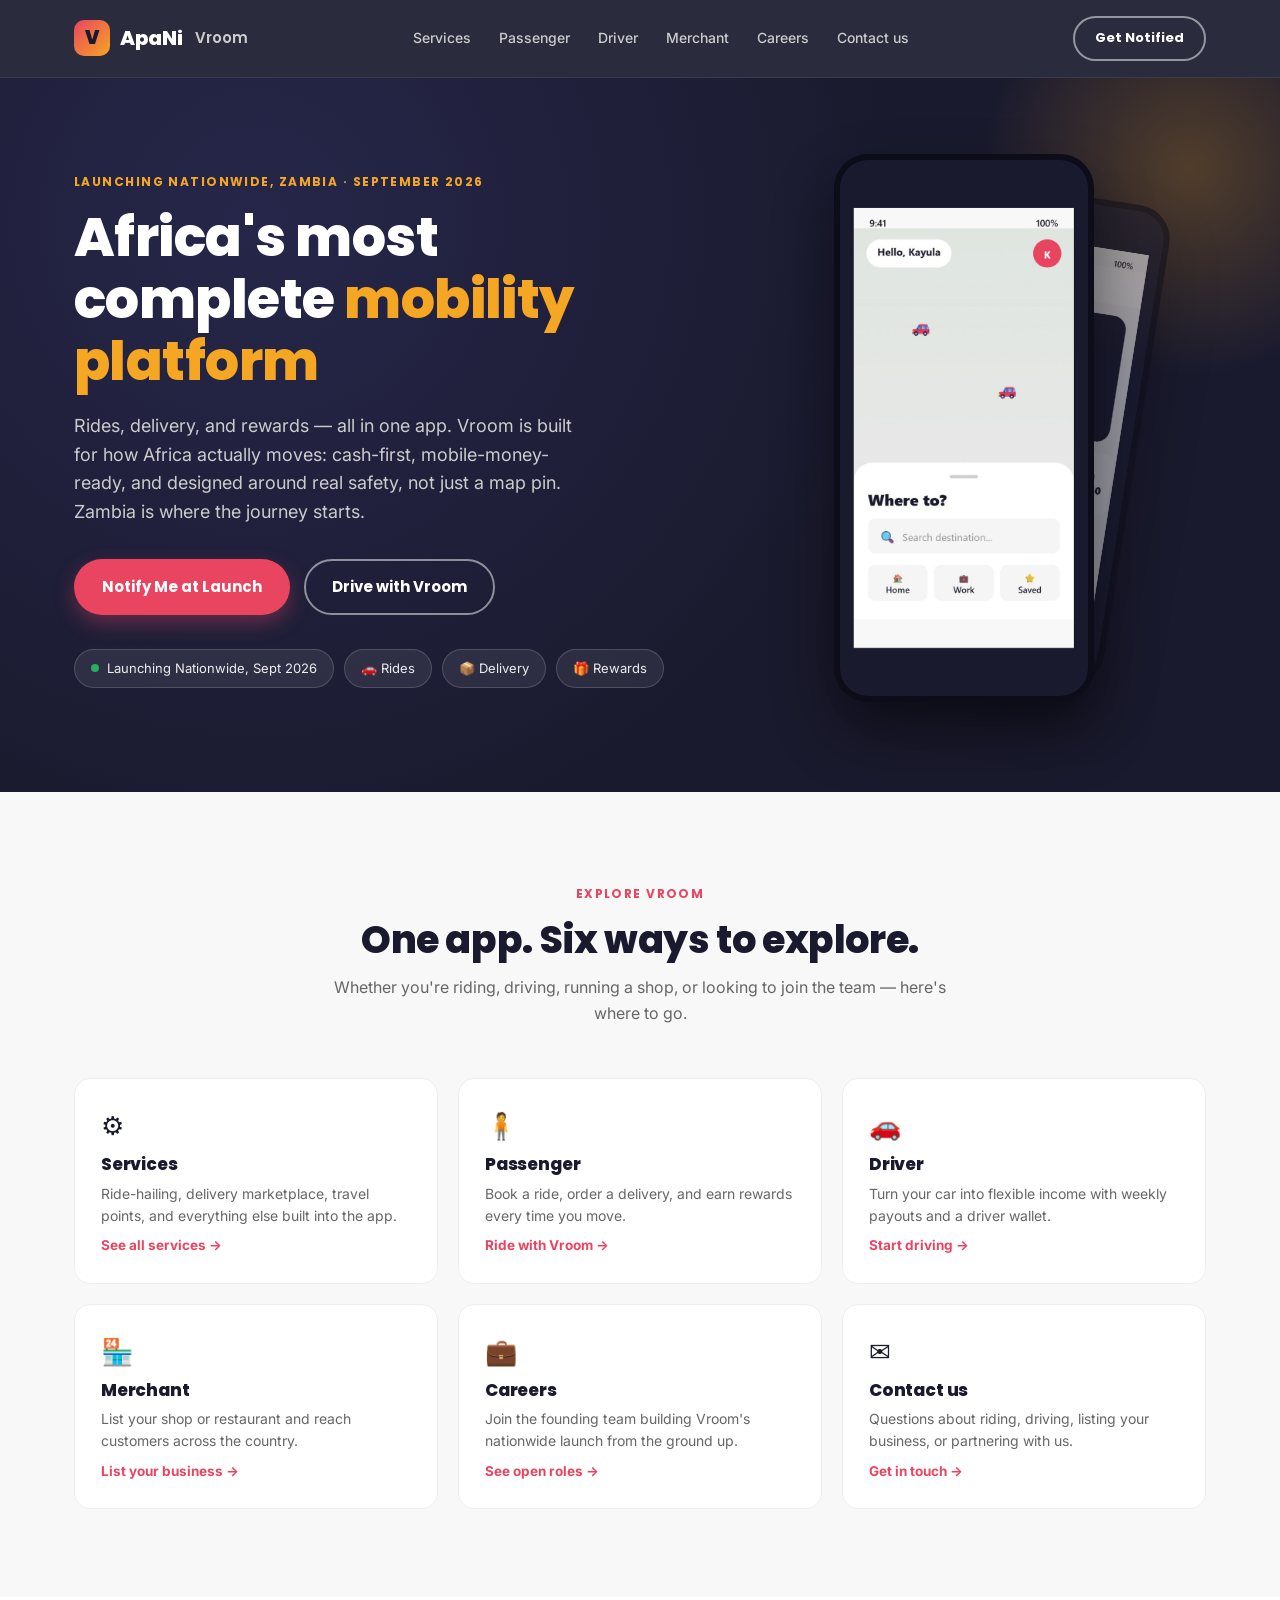
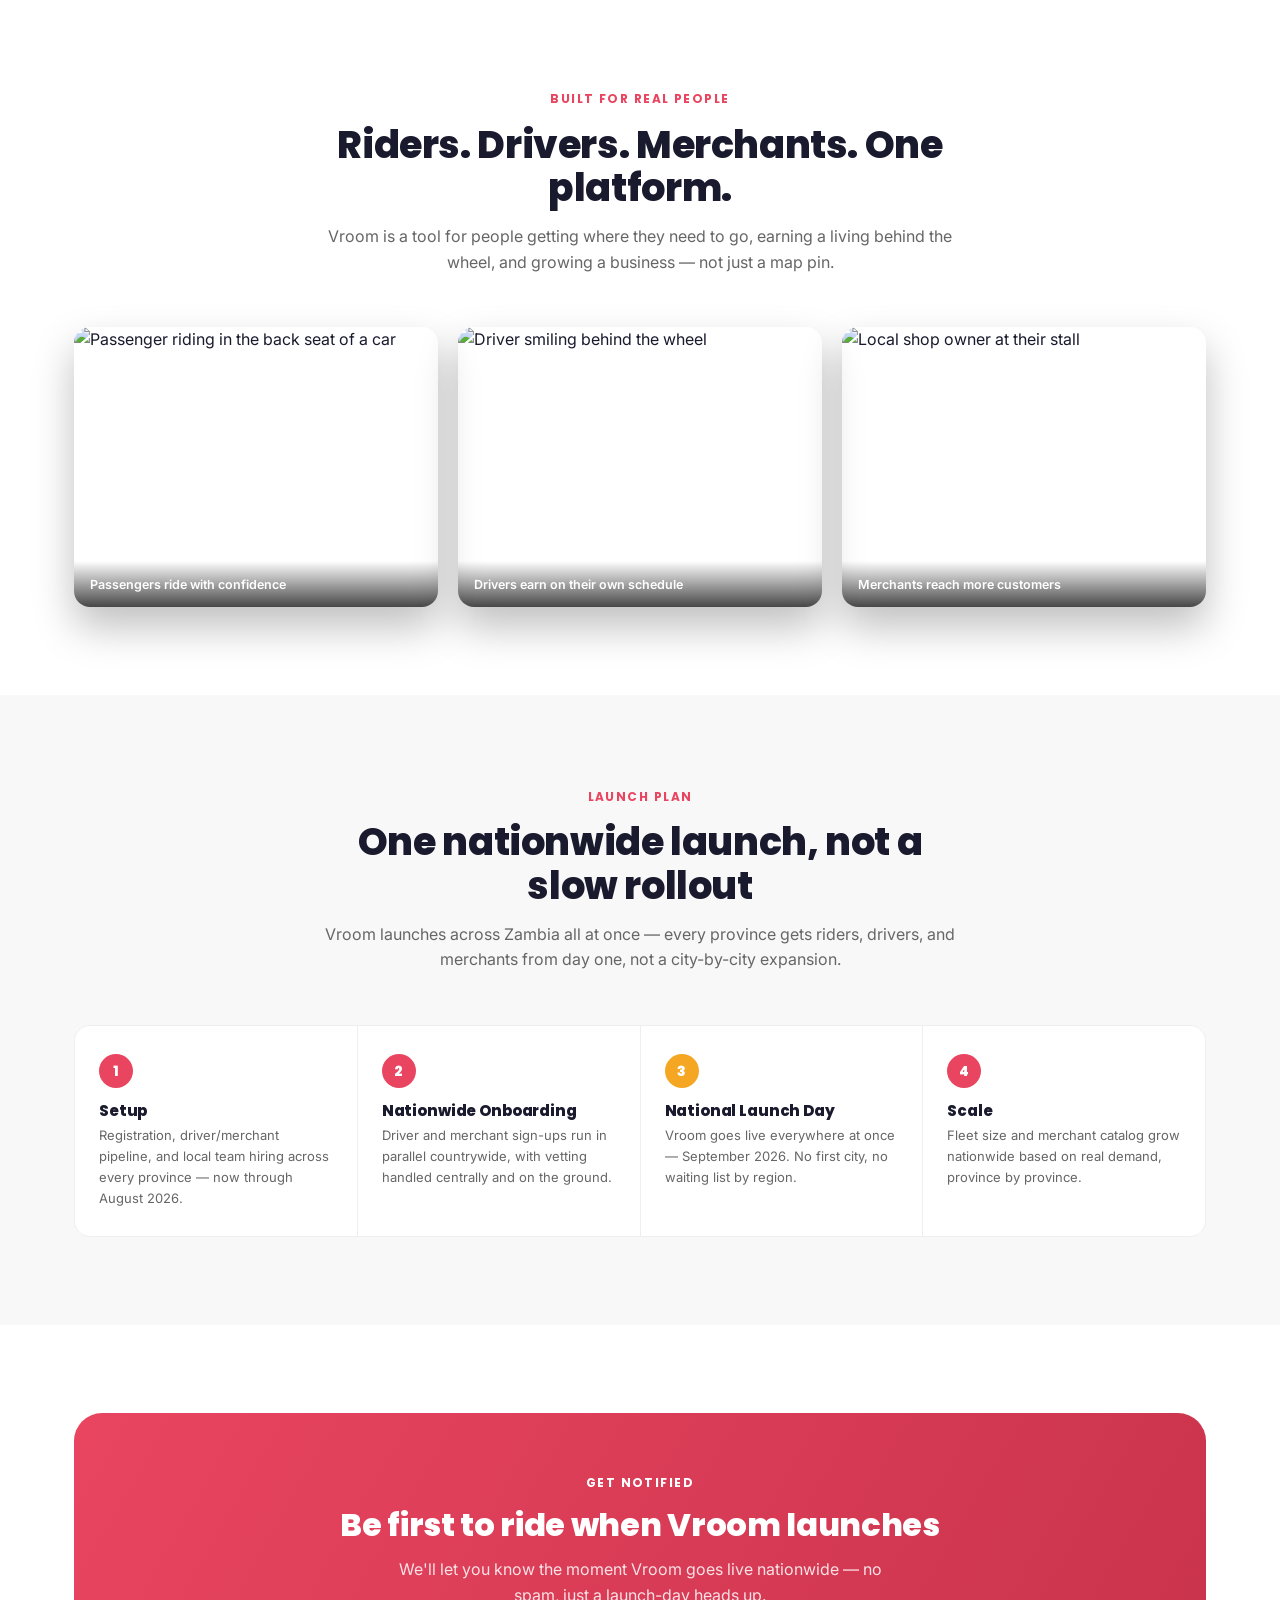
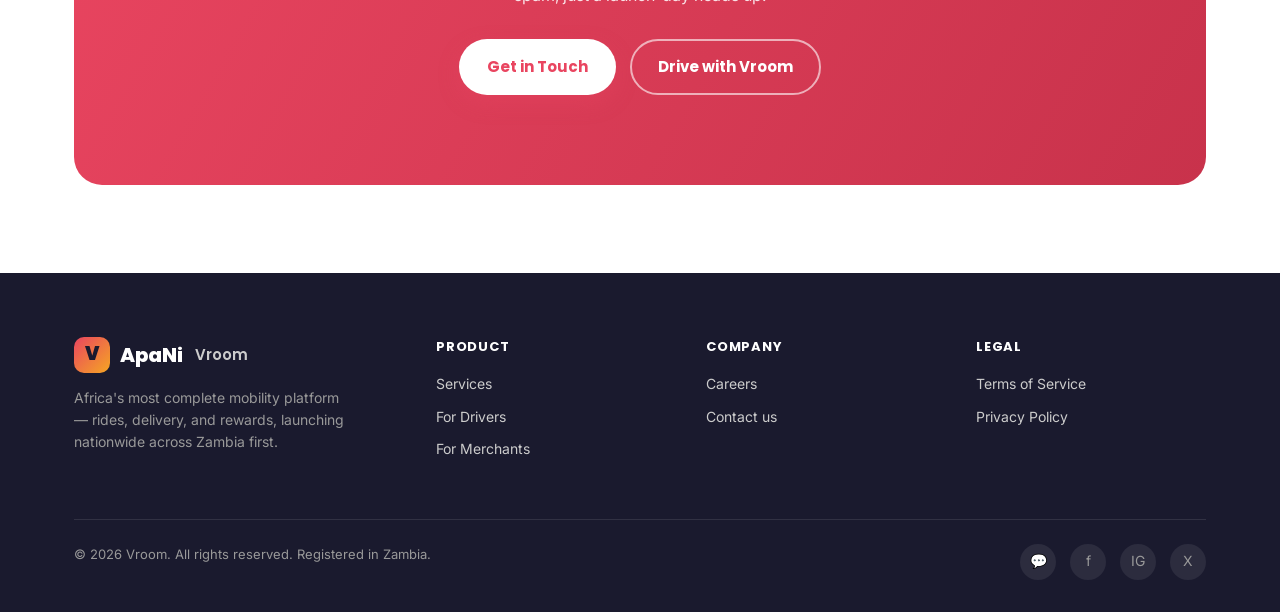
==== index.html @ 675fe9ae "Add files via upload" ====
<!DOCTYPE html>
<html lang="en">
<head>
<meta charset="UTF-8">
<meta name="viewport" content="width=device-width, initial-scale=1.0">
<title>ApaNiVroom | Vroom — Africa's Ride-Hailing, Delivery &amp; Rewards App</title>
<meta name="description" content="Vroom is Africa's most complete mobility platform — rides, delivery, and rewards, all in one app. Launching nationwide across Zambia, September 2026.">
<link rel="icon" href="data:image/svg+xml,%3Csvg xmlns='http://www.w3.org/2000/svg' viewBox='0 0 100 100'%3E%3Crect width='100' height='100' rx='22' fill='%231A1A2E'/%3E%3Ctext x='50' y='68' font-size='58' font-family='Arial, sans-serif' font-weight='900' fill='%23F5A623' text-anchor='middle'%3EV%3C/text%3E%3C/svg%3E">
<link rel="preconnect" href="https://fonts.googleapis.com">
<link rel="preconnect" href="https://fonts.gstatic.com" crossorigin>
<link href="https://fonts.googleapis.com/css2?family=Poppins:wght@600;700;800;900&family=Inter:wght@400;500;600;700&display=swap" rel="stylesheet">
<link rel="stylesheet" href="style.css">
</head>
<body>

<header>
  <div class="nav wrap">
    <a href="index.html" class="logo"><span class="mark">V</span>ApaNi<span class="apa">Vroom</span></a>
    <nav class="links" id="navLinks">
      <a href="services.html">Services</a>
      <a href="passenger.html">Passenger</a>
      <a href="driver.html">Driver</a>
      <a href="merchant.html">Merchant</a>
      <a href="careers.html">Careers</a>
      <a href="contact.html">Contact us</a>
    </nav>
    <div class="nav-cta">
      <a href="contact.html" class="btn btn-outline" style="padding:10px 20px;font-size:13px;">Get Notified</a>
      <button class="menu-toggle" id="menuToggle" aria-label="Menu">☰</button>
    </div>
  </div>
</header>

<section class="hero" id="top">
  <div class="wrap hero-grid">
    <div>
      <span class="eyebrow" style="color:var(--accent);">Launching Nationwide, Zambia · September 2026</span>
      <h1>Africa's most complete <span>mobility platform</span></h1>
      <p class="lead">Rides, delivery, and rewards — all in one app. Vroom is built for how Africa actually moves: cash-first, mobile-money-ready, and designed around real safety, not just a map pin. Zambia is where the journey starts.</p>
      <div class="hero-actions">
        <a href="mailto:hello@apanivroom.com?subject=Notify%20me%20at%20launch" class="btn btn-primary">Notify Me at Launch</a>
        <a href="driver.html" class="btn btn-outline">Drive with Vroom</a>
      </div>
      <div class="badge-row">
        <span class="pill"><span class="dot"></span> Launching Nationwide, Sept 2026</span>
        <span class="pill">🚗 Rides</span>
        <span class="pill">📦 Delivery</span>
        <span class="pill">🎁 Rewards</span>
      </div>
    </div>
    <div class="phone-stack">
      <div class="phone behind"><img src="screenshot-earnings.jpg" alt="Vroom driver earnings screen"></div>
      <div class="phone front"><img src="screenshot-book.jpg" alt="Vroom book a ride screen"></div>
    </div>
  </div>
</section>

<section id="explore">
  <div class="wrap">
    <div class="section-head">
      <span class="eyebrow">Explore Vroom</span>
      <h2>One app. Six ways to explore.</h2>
      <p>Whether you're riding, driving, running a shop, or looking to join the team — here's where to go.</p>
    </div>
    <div class="hub-grid">
      <a class="hub-card" href="services.html">
        <div class="hub-icon">⚙️</div>
        <h3>Services</h3>
        <p>Ride-hailing, delivery marketplace, travel points, and everything else built into the app.</p>
        <span class="hub-go">See all services →</span>
      </a>
      <a class="hub-card" href="passenger.html">
        <div class="hub-icon">🧍</div>
        <h3>Passenger</h3>
        <p>Book a ride, order a delivery, and earn rewards every time you move.</p>
        <span class="hub-go">Ride with Vroom →</span>
      </a>
      <a class="hub-card" href="driver.html">
        <div class="hub-icon">🚗</div>
        <h3>Driver</h3>
        <p>Turn your car into flexible income with weekly payouts and a driver wallet.</p>
        <span class="hub-go">Start driving →</span>
      </a>
      <a class="hub-card" href="merchant.html">
        <div class="hub-icon">🏪</div>
        <h3>Merchant</h3>
        <p>List your shop or restaurant and reach customers across the country.</p>
        <span class="hub-go">List your business →</span>
      </a>
      <a class="hub-card" href="careers.html">
        <div class="hub-icon">💼</div>
        <h3>Careers</h3>
        <p>Join the founding team building Vroom's nationwide launch from the ground up.</p>
        <span class="hub-go">See open roles →</span>
      </a>
      <a class="hub-card" href="contact.html">
        <div class="hub-icon">✉️</div>
        <h3>Contact us</h3>
        <p>Questions about riding, driving, listing your business, or partnering with us.</p>
        <span class="hub-go">Get in touch →</span>
      </a>
    </div>
  </div>
</section>

<section id="people" style="background:var(--white);">
  <div class="wrap">
    <div class="section-head">
      <span class="eyebrow">Built for Real People</span>
      <h2>Riders. Drivers. Merchants. One platform.</h2>
      <p>Vroom is a tool for people getting where they need to go, earning a living behind the wheel, and growing a business — not just a map pin.</p>
    </div>
    <div class="photo-strip">
      <div class="real-photo">
        <img src="https://images.unsplash.com/photo-1641245651115-ddd78356a4df?fm=jpg&amp;q=80&amp;w=900&amp;auto=format&amp;fit=crop" alt="Passenger riding in the back seat of a car" loading="lazy">
        <div class="cap">Passengers ride with confidence</div>
      </div>
      <div class="real-photo">
        <img src="https://images.unsplash.com/photo-1536139414673-1b479272ea38?fm=jpg&amp;q=80&amp;w=900&amp;auto=format&amp;fit=crop" alt="Driver smiling behind the wheel" loading="lazy">
        <div class="cap">Drivers earn on their own schedule</div>
      </div>
      <div class="real-photo">
        <img src="https://images.unsplash.com/photo-1747774999070-ef45a60c9d00?fm=jpg&amp;q=80&amp;w=900&amp;auto=format&amp;fit=crop" alt="Local shop owner at their stall" loading="lazy">
        <div class="cap">Merchants reach more customers</div>
      </div>
    </div>
  </div>
</section>

<section id="launch">
  <div class="wrap">
    <div class="section-head">
      <span class="eyebrow">Launch Plan</span>
      <h2>One nationwide launch, not a slow rollout</h2>
      <p>Vroom launches across Zambia all at once — every province gets riders, drivers, and merchants from day one, not a city-by-city expansion.</p>
    </div>
    <div class="timeline-strip">
      <div class="t-step">
        <div class="t-num">1</div>
        <h4>Setup</h4>
        <p>Registration, driver/merchant pipeline, and local team hiring across every province — now through August 2026.</p>
      </div>
      <div class="t-step">
        <div class="t-num">2</div>
        <h4>Nationwide Onboarding</h4>
        <p>Driver and merchant sign-ups run in parallel countrywide, with vetting handled centrally and on the ground.</p>
      </div>
      <div class="t-step active">
        <div class="t-num">3</div>
        <h4>National Launch Day</h4>
        <p>Vroom goes live everywhere at once — September 2026. No first city, no waiting list by region.</p>
      </div>
      <div class="t-step">
        <div class="t-num">4</div>
        <h4>Scale</h4>
        <p>Fleet size and merchant catalog grow nationwide based on real demand, province by province.</p>
      </div>
    </div>
  </div>
</section>

<section id="cta-mini" style="background:var(--white);">
  <div class="wrap">
    <div class="cta-band">
      <span class="eyebrow" style="color:#fff;">Get Notified</span>
      <h2>Be first to ride when Vroom launches</h2>
      <p>We'll let you know the moment Vroom goes live nationwide — no spam, just a launch-day heads up.</p>
      <div class="hero-actions" style="justify-content:center;">
        <a href="contact.html" class="btn btn-primary">Get in Touch</a>
        <a href="driver.html" class="btn btn-outline">Drive with Vroom</a>
      </div>
    </div>
  </div>
</section>

<footer>
  <div class="wrap">
    <div class="footer-grid">
      <div>
        <a href="index.html" class="logo" style="margin-bottom:14px;"><span class="mark">V</span>ApaNi<span class="apa">Vroom</span></a>
        <p style="font-size:14px;max-width:280px;color:var(--gray-400);">Africa's most complete mobility platform — rides, delivery, and rewards, launching nationwide across Zambia first.</p>
      </div>
      <div>
        <h5>Product</h5>
        <ul>
          <li><a href="services.html">Services</a></li>
          <li><a href="driver.html">For Drivers</a></li>
          <li><a href="merchant.html">For Merchants</a></li>
        </ul>
      </div>
      <div>
        <h5>Company</h5>
        <ul>
          <li><a href="careers.html">Careers</a></li>
          <li><a href="contact.html">Contact us</a></li>
        </ul>
      </div>
      <div>
        <h5>Legal</h5>
        <ul>
          <li><a href="#">Terms of Service</a></li>
          <li><a href="#">Privacy Policy</a></li>
        </ul>
      </div>
    </div>
    <div class="footer-bottom">
      <span>© 2026 Vroom. All rights reserved. Registered in Zambia.</span>
      <div class="social-row">
        <a href="#" aria-label="WhatsApp">💬</a>
        <a href="#" aria-label="Facebook">f</a>
        <a href="#" aria-label="Instagram">IG</a>
        <a href="#" aria-label="X">X</a>
      </div>
    </div>
  </div>
</footer>

<script>
  document.getElementById('menuToggle').addEventListener('click', function(){
    document.getElementById('navLinks').classList.toggle('open');
  });
  document.querySelectorAll('nav.links a').forEach(function(a){
    a.addEventListener('click', function(){ document.getElementById('navLinks').classList.remove('open'); });
  });
</script>

</body>
</html>
---- style.css ----
:root{
  --primary:#1A1A2E;
  --secondary:#E94560;
  --accent:#F5A623;
  --success:#27AE60;
  --bg:#F8F8F8;
  --white:#FFFFFF;
  --gray-100:#F5F5F5;
  --gray-200:#EEEEEE;
  --gray-300:#CCCCCC;
  --gray-400:#999999;
  --gray-500:#666666;
  --gray-600:#444444;
  --max-w:1180px;
  --radius:16px;
}
*{box-sizing:border-box;margin:0;padding:0;}
html{scroll-behavior:smooth;}
body{
  font-family:'Inter',system-ui,-apple-system,Segoe UI,Roboto,sans-serif;
  color:var(--primary);
  background:var(--bg);
  line-height:1.6;
  -webkit-font-smoothing:antialiased;
}
h1,h2,h3,h4{font-family:'Poppins',sans-serif;font-weight:800;line-height:1.15;letter-spacing:-0.01em;}
a{color:inherit;text-decoration:none;}
img{max-width:100%;display:block;}
.wrap{max-width:var(--max-w);margin:0 auto;padding:0 24px;}
.eyebrow{
  display:inline-block;font-family:'Poppins',sans-serif;font-weight:700;font-size:12px;
  letter-spacing:.12em;text-transform:uppercase;color:var(--secondary);margin-bottom:14px;
}
.btn{
  display:inline-flex;align-items:center;justify-content:center;gap:8px;
  padding:14px 26px;border-radius:999px;font-family:'Poppins',sans-serif;font-weight:700;
  font-size:15px;border:2px solid transparent;cursor:pointer;transition:transform .15s ease, box-shadow .15s ease;
}
.btn:hover{transform:translateY(-2px);}
.btn-primary{background:var(--secondary);color:var(--white);box-shadow:0 8px 20px rgba(233,69,96,.35);}
.btn-primary:hover{box-shadow:0 12px 26px rgba(233,69,96,.45);}
.btn-outline{background:transparent;color:var(--white);border-color:rgba(255,255,255,.5);}
.btn-outline:hover{border-color:#fff;background:rgba(255,255,255,.08);}
.btn-dark{background:var(--primary);color:var(--white);}
.btn-dark:hover{box-shadow:0 10px 22px rgba(26,26,46,.3);}

/* ---------- HEADER ---------- */
header{
  position:sticky;top:0;z-index:100;background:rgba(26,26,46,.92);backdrop-filter:blur(8px);
  border-bottom:1px solid rgba(255,255,255,.08);
}
.nav{display:flex;align-items:center;justify-content:space-between;padding:16px 24px;}
.logo{display:flex;align-items:center;gap:10px;font-family:'Poppins',sans-serif;font-weight:800;font-size:20px;color:var(--white);}
.logo .mark{
  width:36px;height:36px;border-radius:10px;background:linear-gradient(135deg,var(--secondary),var(--accent));
  display:flex;align-items:center;justify-content:center;font-weight:900;color:var(--primary);font-size:19px;
}
.logo .apa{color:var(--gray-300);font-weight:600;font-size:15px;margin-left:2px;}
nav.links{display:flex;gap:28px;align-items:center;}
nav.links a{color:var(--gray-300);font-weight:500;font-size:14px;transition:color .15s;}
nav.links a:hover{color:var(--white);}
nav.links a.active{color:var(--white);position:relative;}
nav.links a.active::after{
  content:"";position:absolute;left:0;right:0;bottom:-8px;height:2px;background:var(--accent);
}
.nav-cta{display:flex;align-items:center;gap:14px;}
.menu-toggle{display:none;background:none;border:none;color:var(--white);font-size:26px;cursor:pointer;}

@media (max-width:860px){
  nav.links{position:fixed;top:68px;left:0;right:0;background:var(--primary);flex-direction:column;
    align-items:flex-start;padding:18px 24px 26px;gap:18px;transform:translateY(-130%);transition:transform .25s ease;
    border-bottom:1px solid rgba(255,255,255,.08);}
  nav.links.open{transform:translateY(0);}
  nav.links a.active::after{display:none;}
  .menu-toggle{display:block;}
  .nav-cta .btn-outline{display:none;}
}

/* ---------- HERO (home) ---------- */
.hero{
  background:radial-gradient(circle at 20% 20%, #26264a 0%, var(--primary) 55%);
  color:var(--white);padding:76px 0 90px;position:relative;overflow:hidden;
}
.hero::after{
  content:"";position:absolute;right:-120px;top:-120px;width:420px;height:420px;border-radius:50%;
  background:radial-gradient(circle, rgba(245,166,35,.25), transparent 70%);
}
.hero-grid{display:grid;grid-template-columns:1.1fr .9fr;gap:56px;align-items:center;position:relative;z-index:2;}
@media (max-width:900px){.hero-grid{grid-template-columns:1fr;}}
.hero h1{font-size:clamp(34px,5vw,54px);color:var(--white);margin-bottom:20px;}
.hero h1 span{color:var(--accent);}
.hero p.lead{font-size:18px;color:var(--gray-300);max-width:520px;margin-bottom:32px;}
.hero-actions{display:flex;flex-wrap:wrap;gap:14px;margin-bottom:34px;}
.badge-row{display:flex;flex-wrap:wrap;gap:10px;}
.pill{
  display:inline-flex;align-items:center;gap:8px;background:rgba(255,255,255,.08);
  border:1px solid rgba(255,255,255,.16);padding:8px 16px;border-radius:999px;font-size:13px;color:var(--gray-200);
}
.pill .dot{width:8px;height:8px;border-radius:50%;background:var(--success);}

.phone-stack{position:relative;display:flex;justify-content:center;}
.phone{
  width:260px;border-radius:34px;overflow:hidden;box-shadow:0 30px 60px rgba(0,0,0,.45);
  border:6px solid #0d0d1a;background:#0d0d1a;
}
.phone img{width:100%;display:block;}
.phone.behind{position:absolute;transform:rotate(9deg) translate(64px,26px);opacity:.55;z-index:1;width:230px;}
.phone.front{position:relative;z-index:2;}

/* ---------- SUB-PAGE HERO (inner pages) ---------- */
.subhero{
  background:radial-gradient(circle at 80% 0%, #26264a 0%, var(--primary) 60%);
  color:var(--white);padding:56px 0 64px;position:relative;overflow:hidden;
}
.subhero .wrap{position:relative;z-index:2;}
.subhero h1{font-size:clamp(28px,4.2vw,42px);color:var(--white);margin-bottom:14px;}
.subhero h1 span{color:var(--accent);}
.subhero p.lead{font-size:16.5px;color:var(--gray-300);max-width:600px;}
.breadcrumb{font-size:13px;color:var(--gray-400);margin-bottom:16px;}
.breadcrumb a:hover{color:var(--white);}

/* ---------- SECTION SHARED ---------- */
section{padding:88px 0;}
.section-head{max-width:640px;margin:0 auto 52px;text-align:center;}
.section-head h2{font-size:clamp(28px,4vw,38px);margin-bottom:14px;}
.section-head p{color:var(--gray-500);font-size:16px;}
.section-head.left{margin:0 0 44px;text-align:left;}

/* ---------- FEATURES ---------- */
.features-grid{display:grid;grid-template-columns:repeat(3,1fr);gap:24px;}
@media (max-width:900px){.features-grid{grid-template-columns:repeat(2,1fr);}}
@media (max-width:600px){.features-grid{grid-template-columns:1fr;}}
.feature-card{
  background:var(--white);border-radius:var(--radius);padding:30px 26px;border:1px solid var(--gray-200);
  transition:transform .18s ease, box-shadow .18s ease;
}
.feature-card:hover{transform:translateY(-4px);box-shadow:0 18px 34px rgba(26,26,46,.08);}
.feature-icon{
  width:52px;height:52px;border-radius:14px;display:flex;align-items:center;justify-content:center;
  font-size:24px;margin-bottom:18px;
}
.feature-card h3{font-size:18px;margin-bottom:10px;}
.feature-card p{color:var(--gray-500);font-size:14.5px;}
.ic-1{background:#FDEBEE;}
.ic-2{background:#FEF3E2;}
.ic-3{background:#EAF7EF;}
.ic-4{background:#EDEDFB;}
.ic-5{background:#FDEBEE;}
.ic-6{background:#FEF3E2;}

/* quick-link hub cards on Home */
.hub-grid{display:grid;grid-template-columns:repeat(3,1fr);gap:20px;}
@media (max-width:900px){.hub-grid{grid-template-columns:repeat(2,1fr);}}
@media (max-width:600px){.hub-grid{grid-template-columns:1fr;}}
.hub-card{
  background:var(--white);border:1px solid var(--gray-200);border-radius:var(--radius);padding:26px;
  display:flex;flex-direction:column;gap:8px;transition:transform .18s ease, box-shadow .18s ease;
}
.hub-card:hover{transform:translateY(-4px);box-shadow:0 18px 34px rgba(26,26,46,.08);}
.hub-card .hub-icon{font-size:26px;}
.hub-card h3{font-size:17px;}
.hub-card p{color:var(--gray-500);font-size:14px;flex-grow:1;}
.hub-card .hub-go{color:var(--secondary);font-weight:700;font-size:13.5px;}

/* delivery tiers strip */
.tiers{display:grid;grid-template-columns:repeat(4,1fr);gap:16px;margin-top:20px;}
@media (max-width:760px){.tiers{grid-template-columns:repeat(2,1fr);}}
.tier{background:var(--white);border:1px solid var(--gray-200);border-radius:14px;padding:20px;text-align:center;}
.tier .t-name{font-family:'Poppins',sans-serif;font-weight:700;color:var(--secondary);font-size:15px;margin-bottom:6px;}
.tier .t-time{font-size:13px;color:var(--gray-500);}

/* ---------- SPLIT (drivers / merchants / passengers) ---------- */
.split{display:grid;grid-template-columns:1fr 1fr;gap:60px;align-items:center;}
@media (max-width:900px){.split{grid-template-columns:1fr;}}
.split.reverse .split-media{order:2;}
@media (max-width:900px){.split.reverse .split-media{order:0;}}
.split-media{display:flex;justify-content:center;}
.split ul{list-style:none;margin:22px 0 30px;}
.split ul li{
  display:flex;gap:12px;align-items:flex-start;margin-bottom:14px;font-size:15px;color:var(--gray-600);
}
.split ul li::before{
  content:"✓";flex:none;width:22px;height:22px;border-radius:50%;background:var(--success);color:#fff;
  font-size:12px;display:flex;align-items:center;justify-content:center;margin-top:2px;font-weight:700;
}
.dark-panel{background:var(--primary);color:var(--white);border-radius:24px;padding:64px 0;}
.dark-panel .section-head p, .dark-panel p{color:var(--gray-300);}
.dark-panel .split ul li{color:var(--gray-200);}

/* ---------- REAL PHOTOGRAPHY ---------- */
.photo-media{display:flex;justify-content:center;gap:18px;flex-wrap:wrap;align-items:flex-end;}
.real-photo{
  width:260px;border-radius:var(--radius);overflow:hidden;box-shadow:0 20px 40px rgba(0,0,0,.25);
  position:relative;
}
.real-photo img{width:100%;height:320px;object-fit:cover;display:block;}
.real-photo .cap{
  position:absolute;left:0;right:0;bottom:0;padding:14px 16px 12px;
  background:linear-gradient(0deg, rgba(0,0,0,.72), transparent);color:#fff;font-size:12.5px;font-weight:600;
}
.photo-strip{display:grid;grid-template-columns:repeat(3,1fr);gap:20px;}
@media (max-width:900px){.photo-strip{grid-template-columns:1fr;}}
.photo-strip .real-photo{width:100%;}
.photo-strip .real-photo img{height:280px;}

/* ---------- CAREERS ---------- */
.careers-grid{display:grid;grid-template-columns:repeat(4,1fr);gap:20px;}
@media (max-width:960px){.careers-grid{grid-template-columns:repeat(2,1fr);}}
@media (max-width:600px){.careers-grid{grid-template-columns:1fr;}}
.job-card{
  background:var(--white);border:1px solid var(--gray-200);border-radius:var(--radius);padding:26px 22px;
  display:flex;flex-direction:column;height:100%;
}
.job-card .job-tag{
  align-self:flex-start;background:#FEF3E2;color:#B5730A;font-size:11px;font-weight:700;letter-spacing:.05em;
  text-transform:uppercase;padding:5px 10px;border-radius:999px;margin-bottom:14px;
}
.job-card h3{font-size:16.5px;margin-bottom:8px;}
.job-card p{font-size:13.5px;color:var(--gray-500);flex-grow:1;margin-bottom:16px;}
.job-card .job-loc{font-size:12.5px;color:var(--gray-400);margin-bottom:14px;}
.job-card a{font-size:13.5px;font-weight:700;color:var(--secondary);}

/* ---------- LAUNCH TIMELINE ---------- */
.timeline-strip{
  display:flex;gap:0;border-radius:var(--radius);overflow:hidden;border:1px solid var(--gray-200);
}
@media (max-width:760px){.timeline-strip{flex-direction:column;}}
.t-step{flex:1;background:var(--white);padding:28px 24px;border-right:1px solid var(--gray-200);position:relative;}
.t-step:last-child{border-right:none;}
.t-step .t-num{
  width:34px;height:34px;border-radius:50%;background:var(--secondary);color:#fff;font-weight:800;
  display:flex;align-items:center;justify-content:center;font-size:14px;margin-bottom:14px;font-family:'Poppins',sans-serif;
}
.t-step h4{font-size:15px;margin-bottom:6px;}
.t-step p{font-size:13px;color:var(--gray-500);}
.t-step.active .t-num{background:var(--accent);}

/* ---------- CTA BAND ---------- */
.cta-band{
  background:linear-gradient(120deg,var(--secondary),#c8324b);color:#fff;border-radius:28px;
  padding:56px 48px;text-align:center;
}
.cta-band h2{color:#fff;margin-bottom:14px;font-size:clamp(24px,3.4vw,32px);}
.cta-band p{color:rgba(255,255,255,.85);max-width:520px;margin:0 auto 30px;}
.cta-band .btn-primary{background:#fff;color:var(--secondary);}
.cta-band .btn-outline{border-color:rgba(255,255,255,.6);}

/* contact page details */
.contact-grid{display:grid;grid-template-columns:repeat(4,1fr);gap:20px;margin-top:56px;}
@media (max-width:900px){.contact-grid{grid-template-columns:repeat(2,1fr);}}
@media (max-width:560px){.contact-grid{grid-template-columns:1fr;}}
.contact-card{background:var(--white);border:1px solid var(--gray-200);border-radius:var(--radius);padding:24px;text-align:center;}
.contact-card .c-icon{font-size:22px;margin-bottom:10px;}
.contact-card h4{font-size:14.5px;margin-bottom:6px;}
.contact-card a{color:var(--secondary);font-size:13.5px;font-weight:600;}

/* ---------- FOOTER ---------- */
footer{background:var(--primary);color:var(--gray-300);padding:64px 0 32px;}
.footer-grid{display:grid;grid-template-columns:1.4fr 1fr 1fr 1fr;gap:40px;margin-bottom:48px;}
@media (max-width:760px){.footer-grid{grid-template-columns:1fr 1fr;}}
.footer-grid h5{color:#fff;font-family:'Poppins',sans-serif;font-size:13px;letter-spacing:.06em;text-transform:uppercase;margin-bottom:16px;}
.footer-grid ul{list-style:none;}
.footer-grid ul li{margin-bottom:10px;font-size:14px;}
.footer-grid ul li a:hover{color:#fff;}
.footer-bottom{
  border-top:1px solid rgba(255,255,255,.1);padding-top:24px;display:flex;justify-content:space-between;
  flex-wrap:wrap;gap:12px;font-size:13px;color:var(--gray-400);
}
.social-row{display:flex;gap:14px;}
.social-row a{
  width:36px;height:36px;border-radius:50%;background:rgba(255,255,255,.08);display:flex;align-items:center;
  justify-content:center;font-size:14px;
}
.social-row a:hover{background:rgba(255,255,255,.16);}
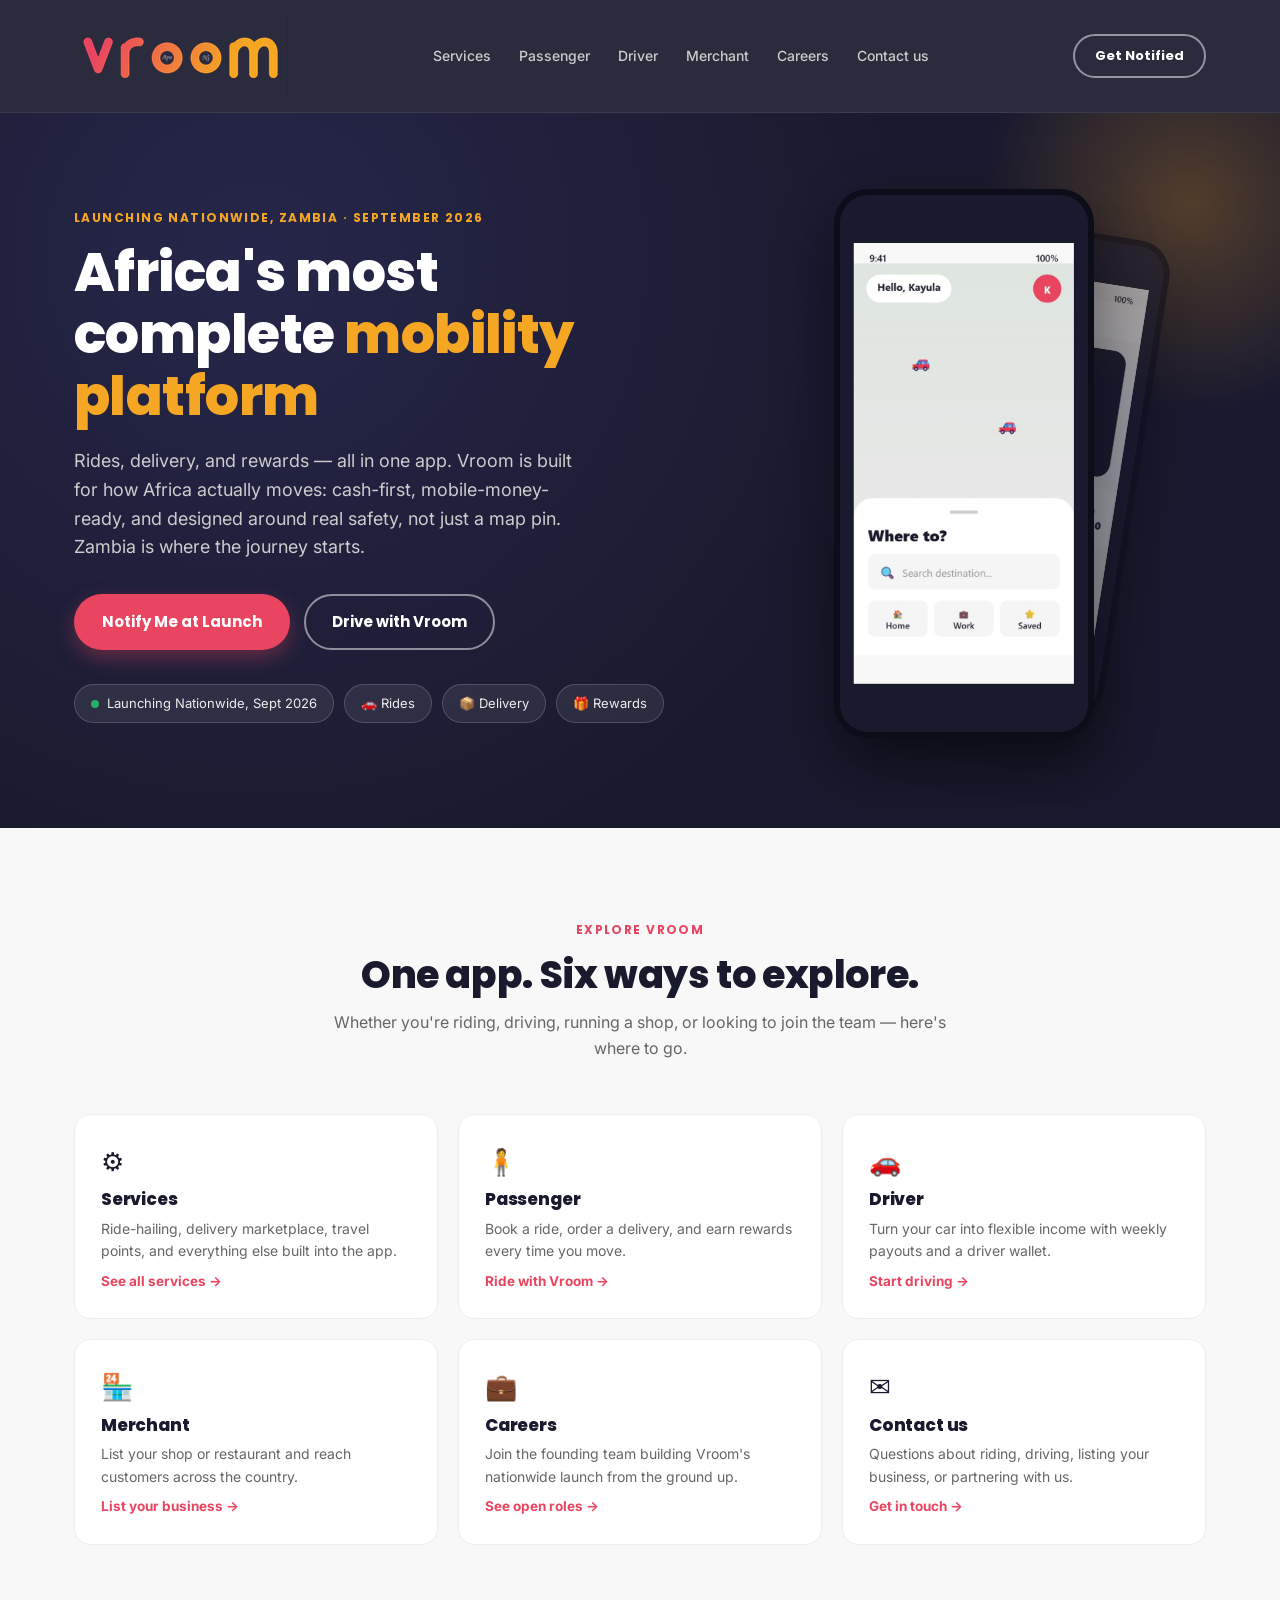
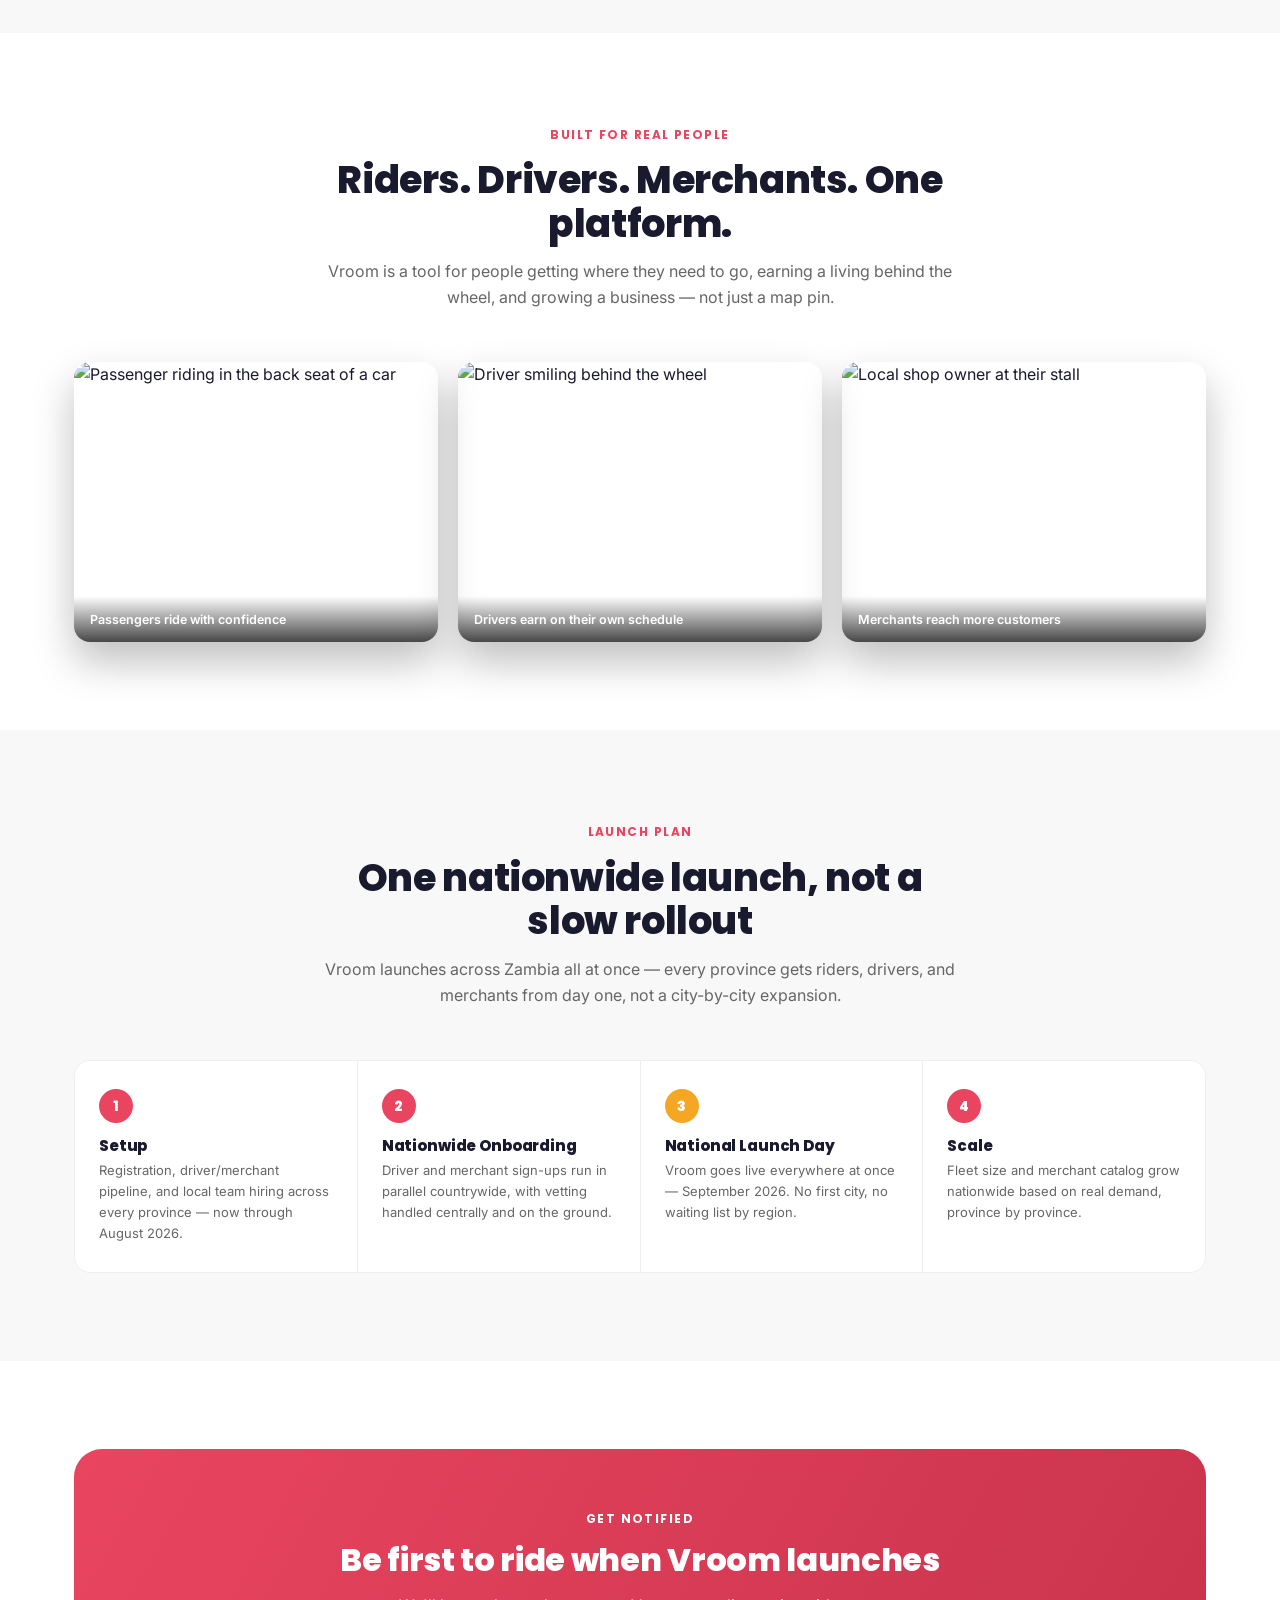
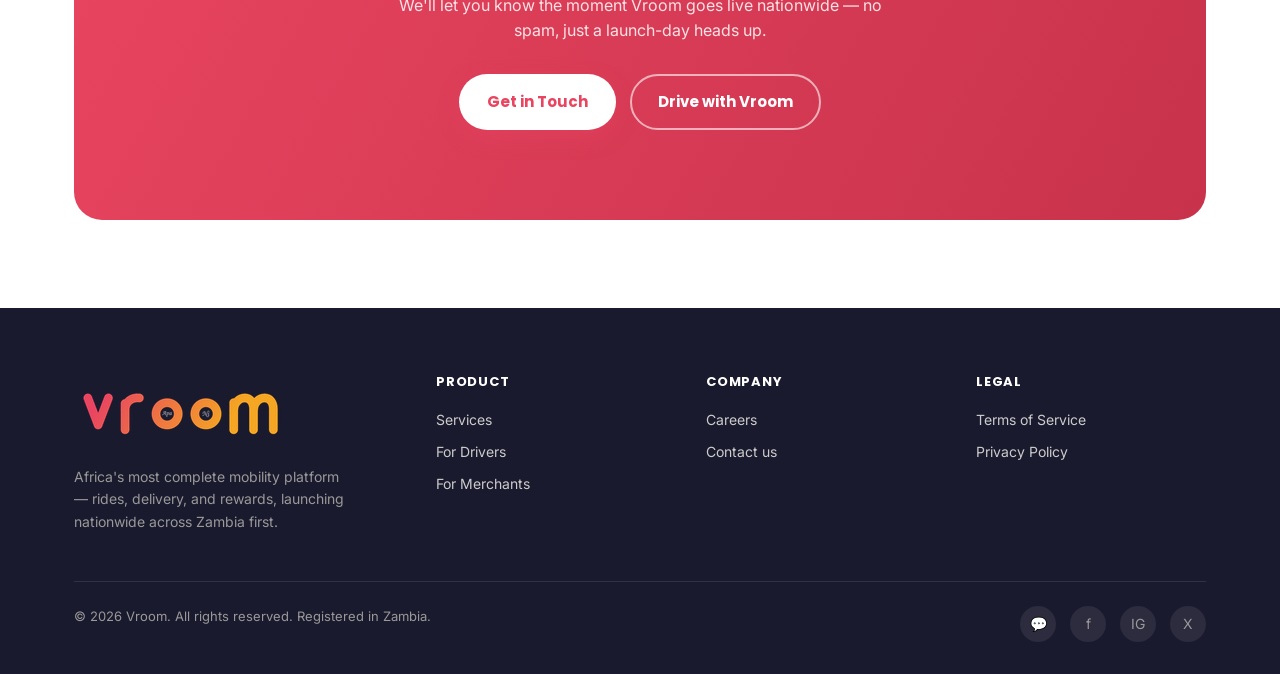
==== commit aca43ae7: "Replace placeholder logo with Vroom wordmark" ====
--- a/index.html
+++ b/index.html
@@ -15,7 +15,7 @@
 
 <header>
   <div class="nav wrap">
-    <a href="index.html" class="logo"><span class="mark">V</span>ApaNi<span class="apa">Vroom</span></a>
+    <a href="index.html" class="logo"><img src="[data-uri]" alt="ApaNiVroom" class="logo-img"></a>
     <nav class="links" id="navLinks">
       <a href="services.html">Services</a>
       <a href="passenger.html">Passenger</a>
@@ -177,7 +177,7 @@
   <div class="wrap">
     <div class="footer-grid">
       <div>
-        <a href="index.html" class="logo" style="margin-bottom:14px;"><span class="mark">V</span>ApaNi<span class="apa">Vroom</span></a>
+        <a href="index.html" class="logo" style="margin-bottom:14px;"><img src="[data-uri]" alt="ApaNiVroom" class="logo-img"></a>
         <p style="font-size:14px;max-width:280px;color:var(--gray-400);">Africa's most complete mobility platform — rides, delivery, and rewards, launching nationwide across Zambia first.</p>
       </div>
       <div>
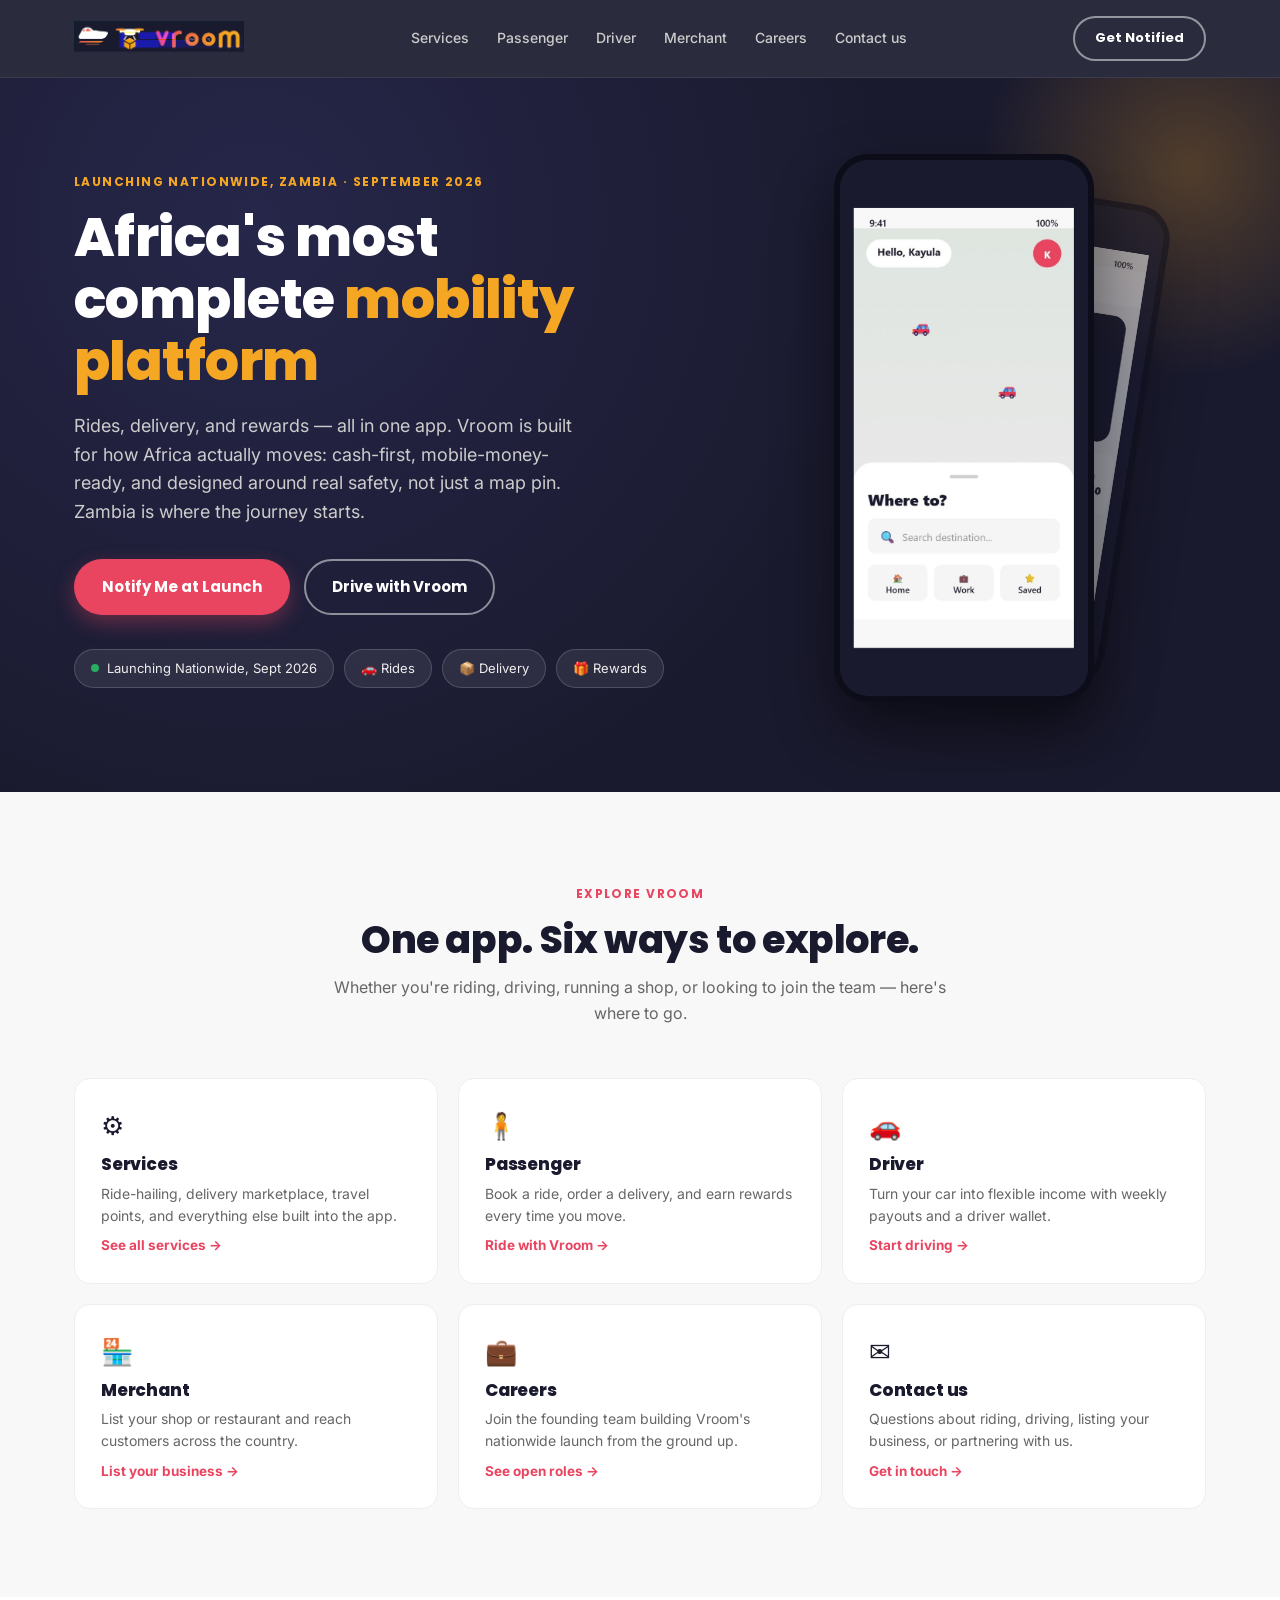
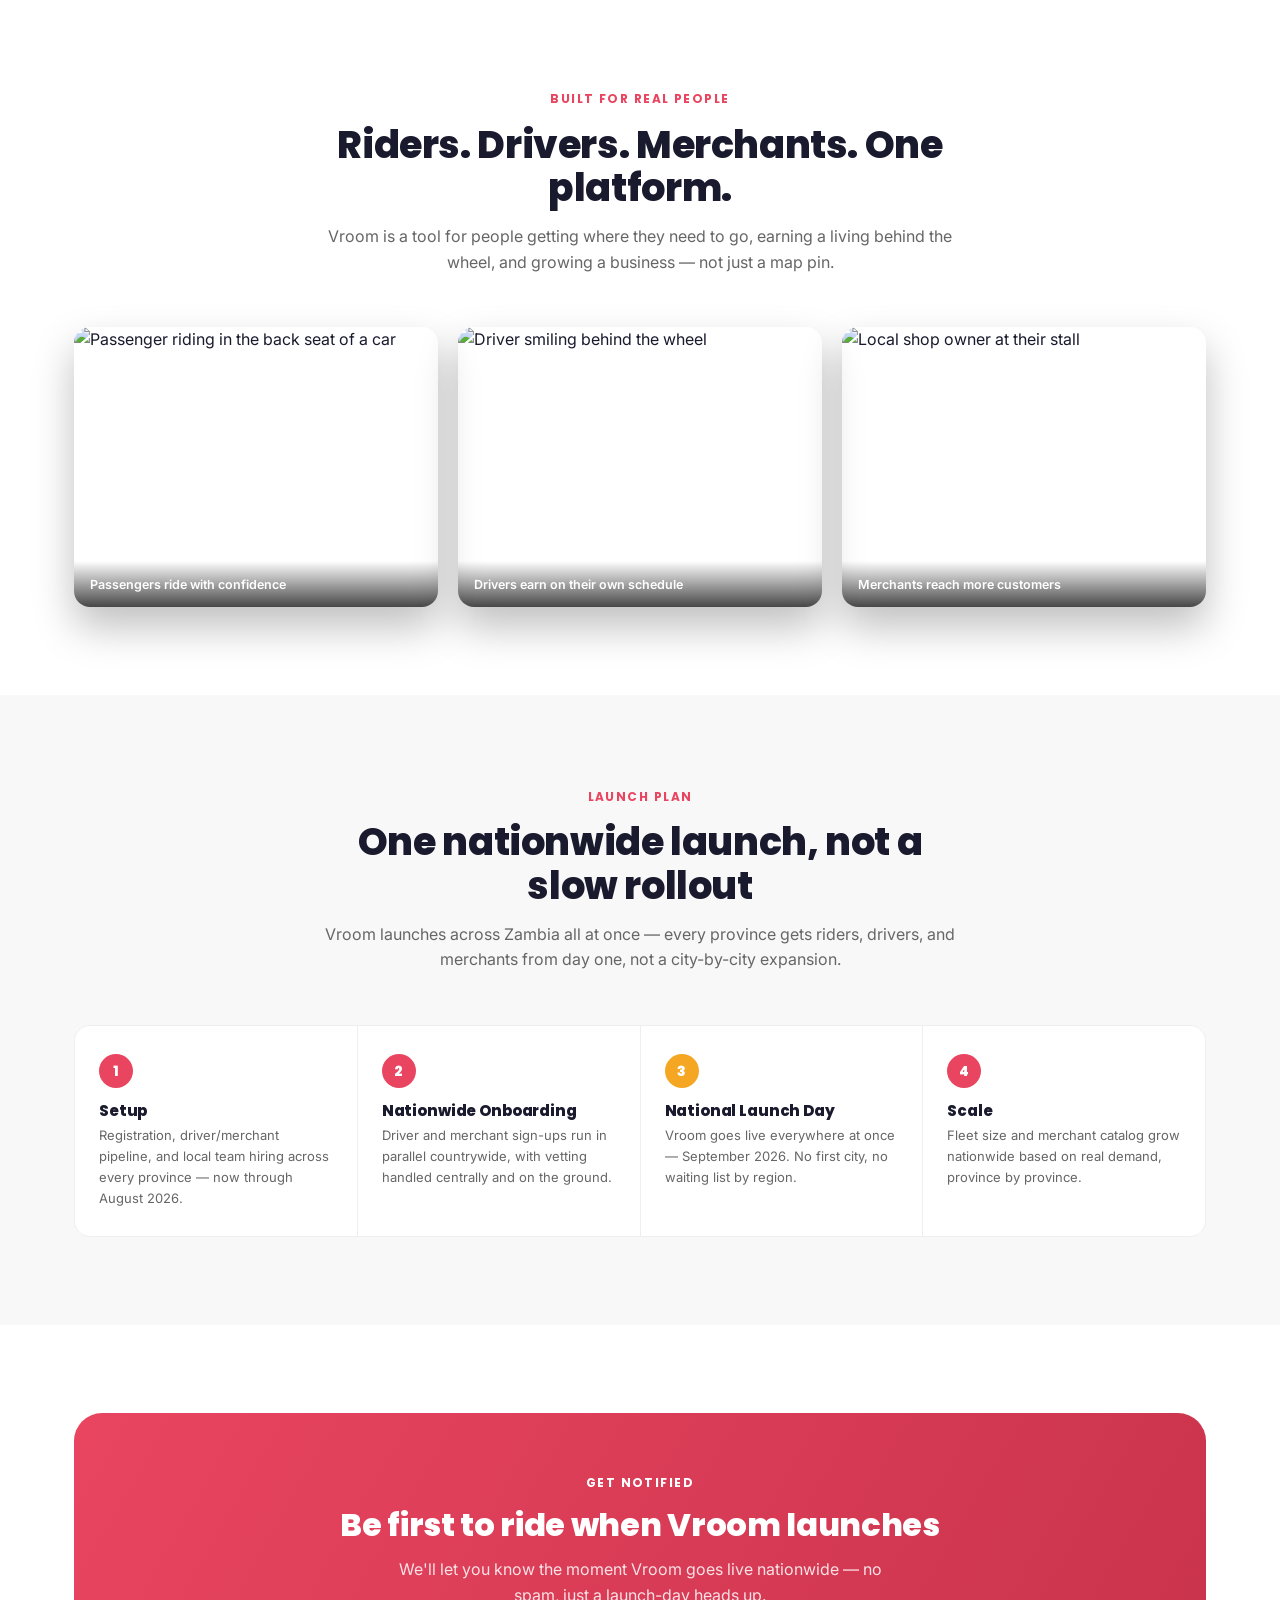
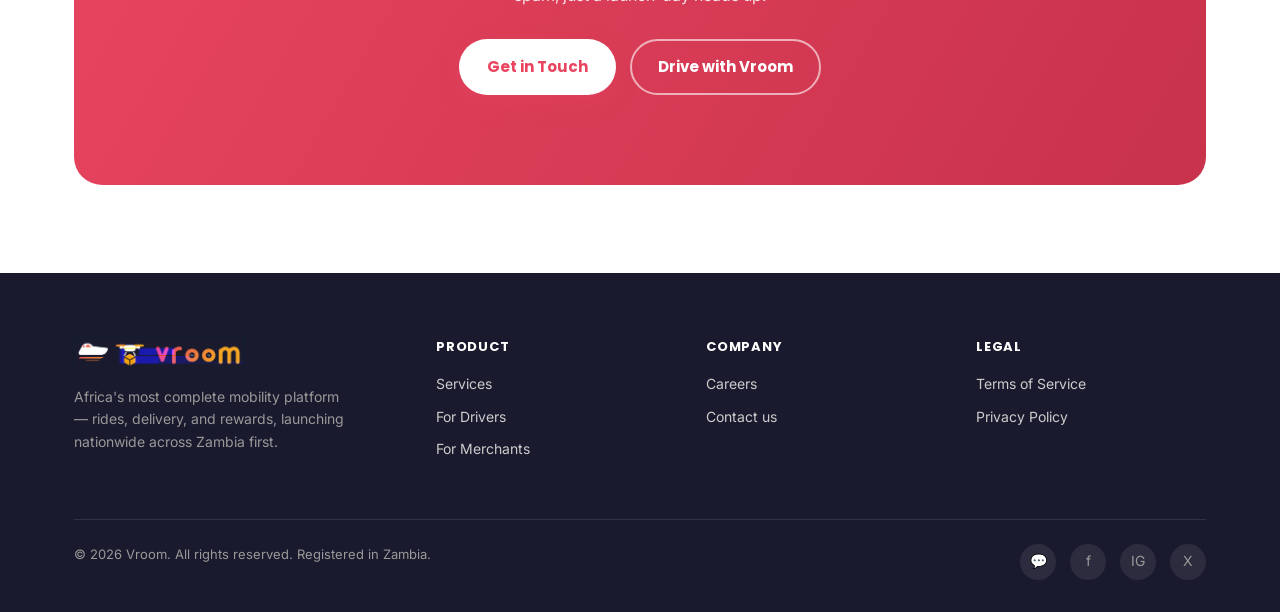
==== commit 4ca7e42b: "Wire full logo asset into index.html" ====
--- a/index.html
+++ b/index.html
@@ -15,7 +15,7 @@
 
 <header>
   <div class="nav wrap">
-    <a href="index.html" class="logo"><img src="[data-uri]" alt="ApaNiVroom" class="logo-img"></a>
+    <a href="index.html" class="logo"><img src="[data-uri]" alt="ApaNiVroom" class="logo-img"></a>
     <nav class="links" id="navLinks">
       <a href="services.html">Services</a>
       <a href="passenger.html">Passenger</a>
@@ -177,7 +177,7 @@
   <div class="wrap">
     <div class="footer-grid">
       <div>
-        <a href="index.html" class="logo" style="margin-bottom:14px;"><img src="[data-uri]" alt="ApaNiVroom" class="logo-img"></a>
+        <a href="index.html" class="logo" style="margin-bottom:14px;"><img src="[data-uri]" alt="ApaNiVroom" class="logo-img"></a>
         <p style="font-size:14px;max-width:280px;color:var(--gray-400);">Africa's most complete mobility platform — rides, delivery, and rewards, launching nationwide across Zambia first.</p>
       </div>
       <div>
@@ -224,5 +224,6 @@
   });
 </script>
 
+<script src="logo.js" defer></script>
 </body>
 </html>
--- a/style.css
+++ b/style.css
@@ -51,11 +51,7 @@
 }
 .nav{display:flex;align-items:center;justify-content:space-between;padding:16px 24px;}
 .logo{display:flex;align-items:center;gap:10px;font-family:'Poppins',sans-serif;font-weight:800;font-size:20px;color:var(--white);}
-.logo .mark{
-  width:36px;height:36px;border-radius:10px;background:linear-gradient(135deg,var(--secondary),var(--accent));
-  display:flex;align-items:center;justify-content:center;font-weight:900;color:var(--primary);font-size:19px;
-}
-.logo .apa{color:var(--gray-300);font-weight:600;font-size:15px;margin-left:2px;}
+.logo-img{width:170px;height:auto;display:block;}
 nav.links{display:flex;gap:28px;align-items:center;}
 nav.links a{color:var(--gray-300);font-weight:500;font-size:14px;transition:color .15s;}
 nav.links a:hover{color:var(--white);}
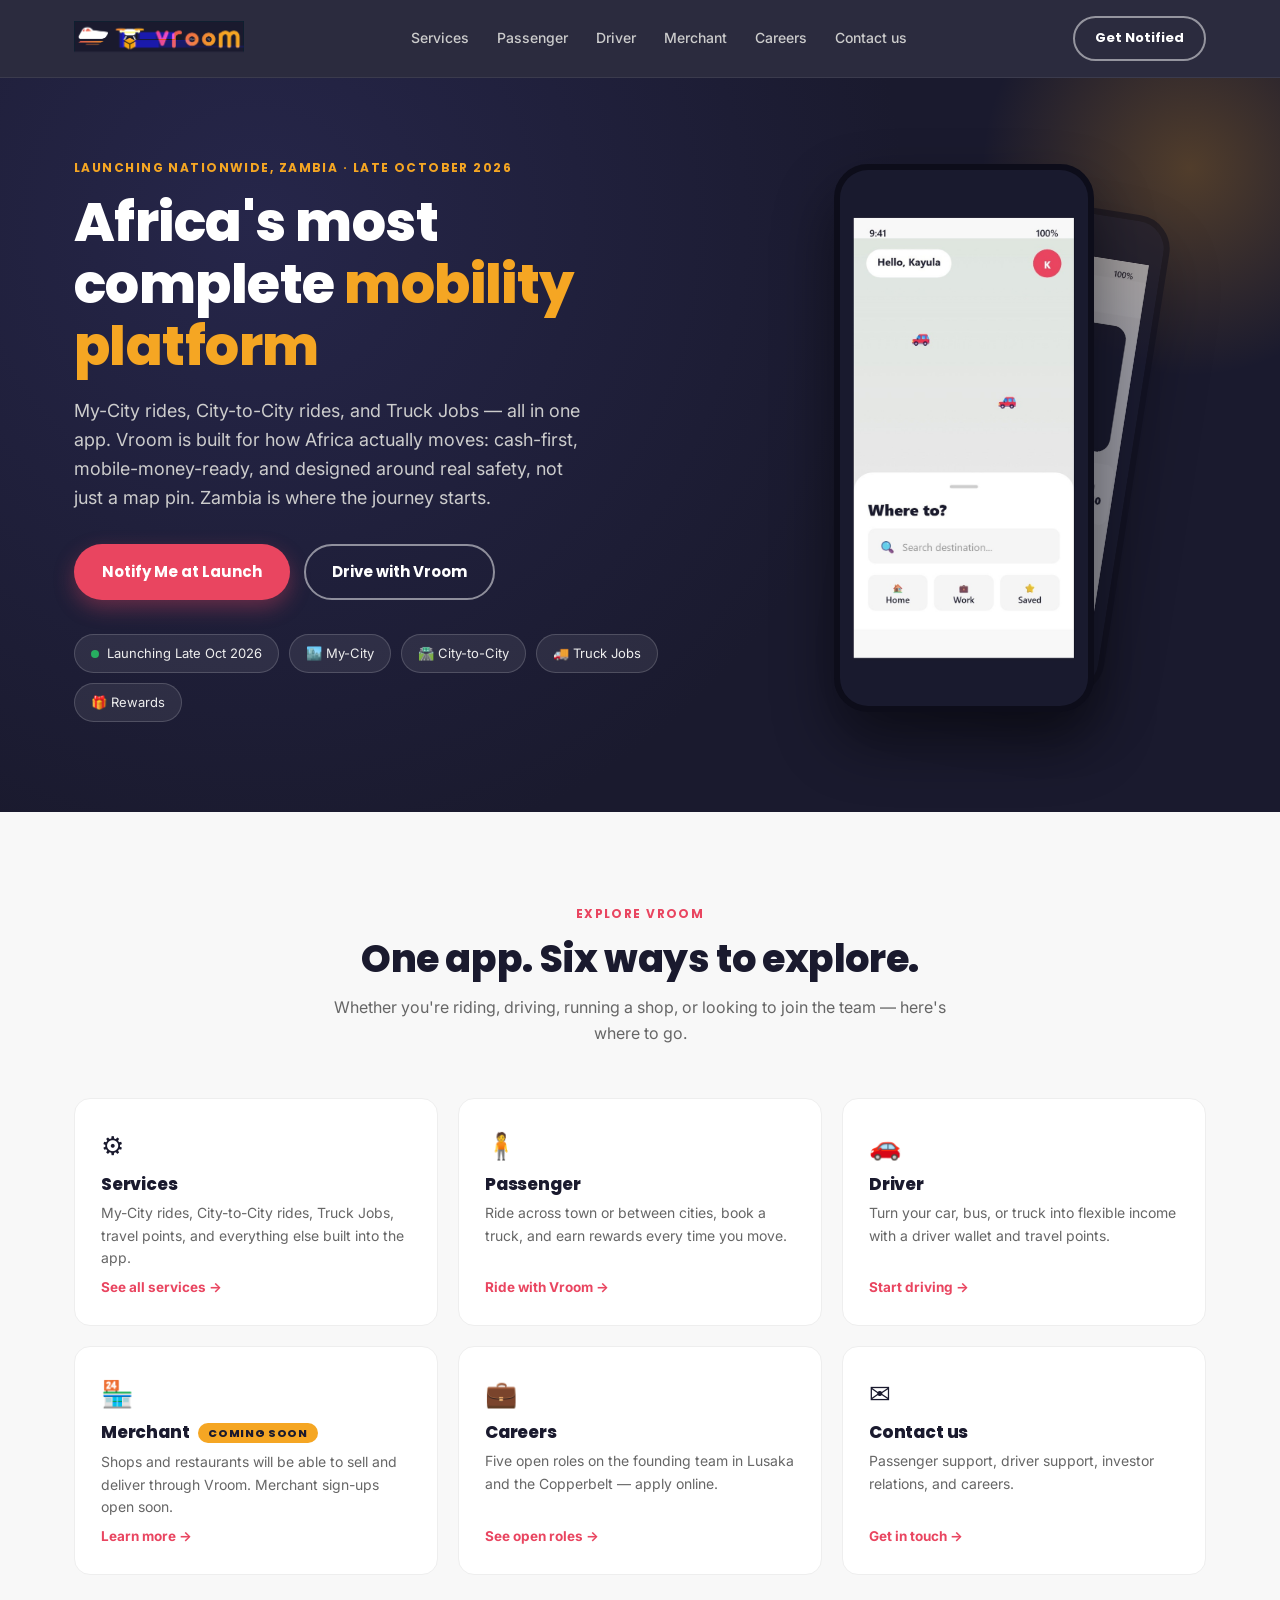
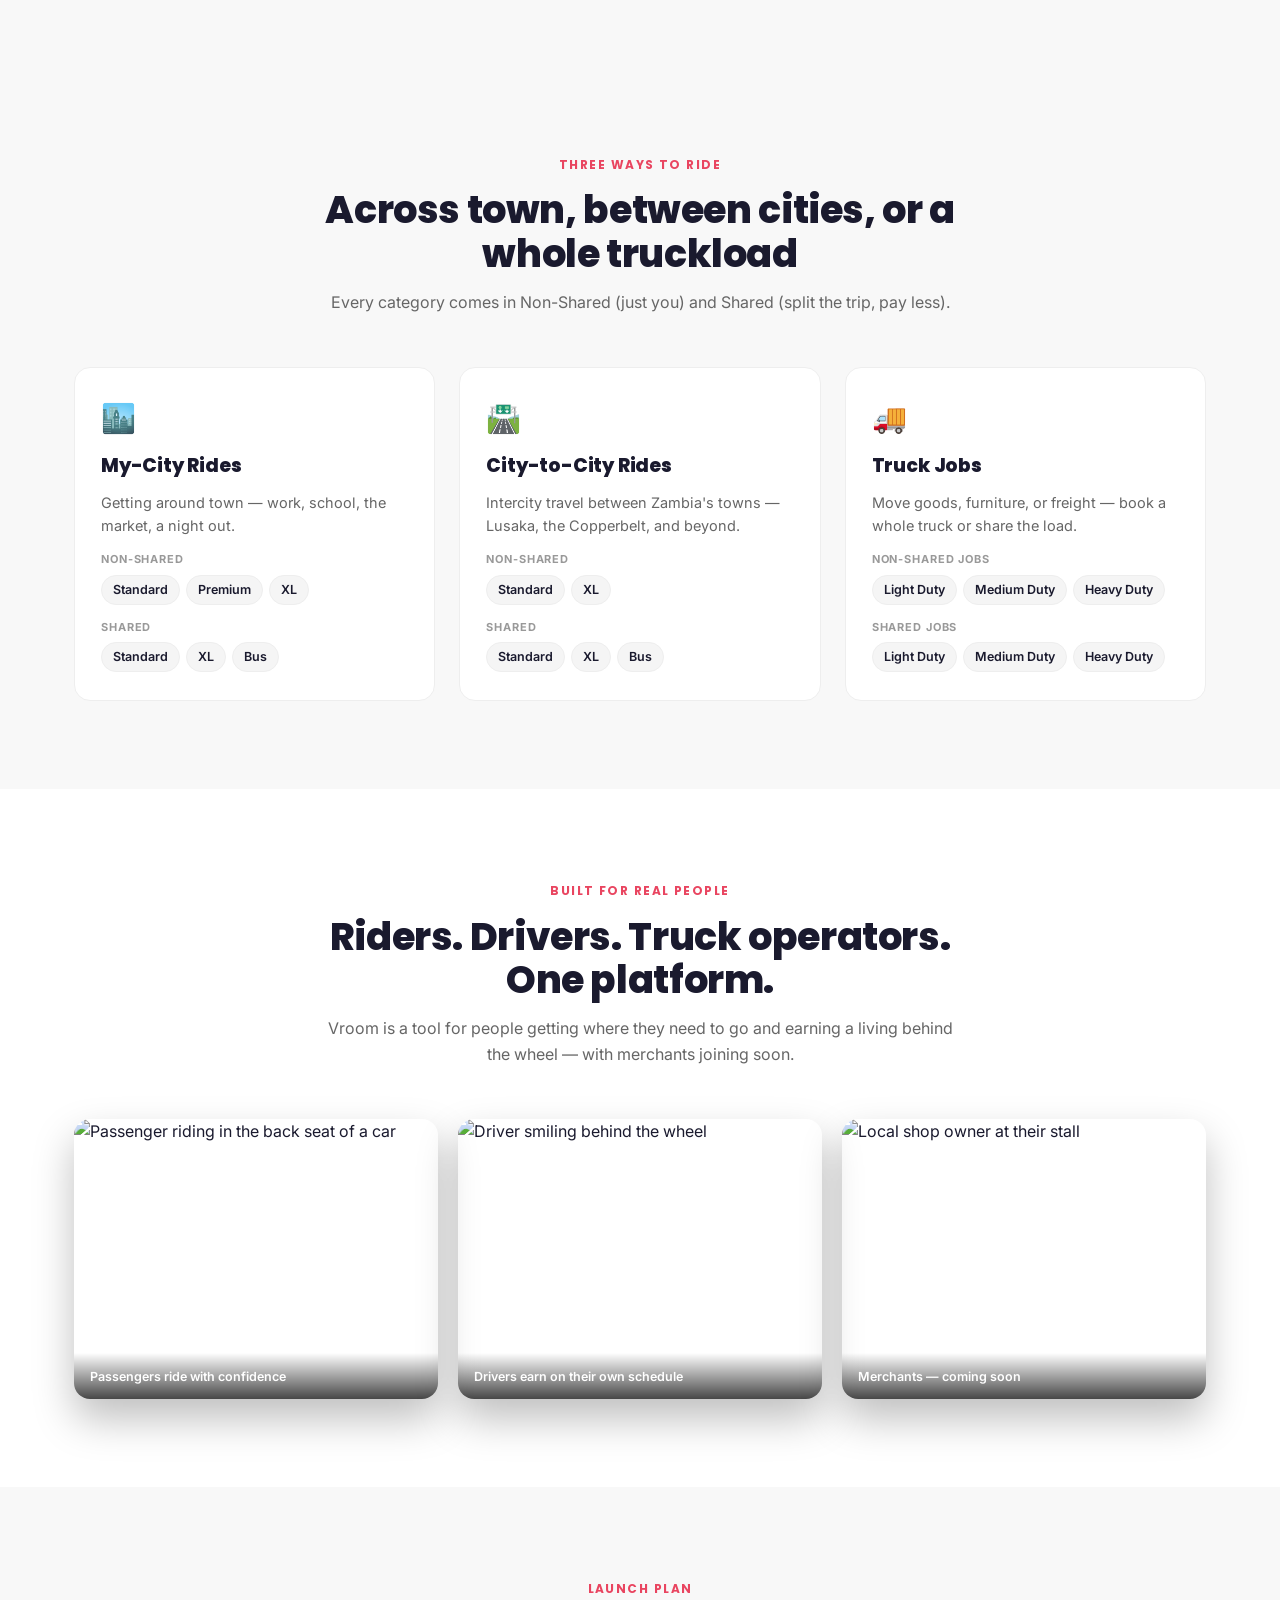
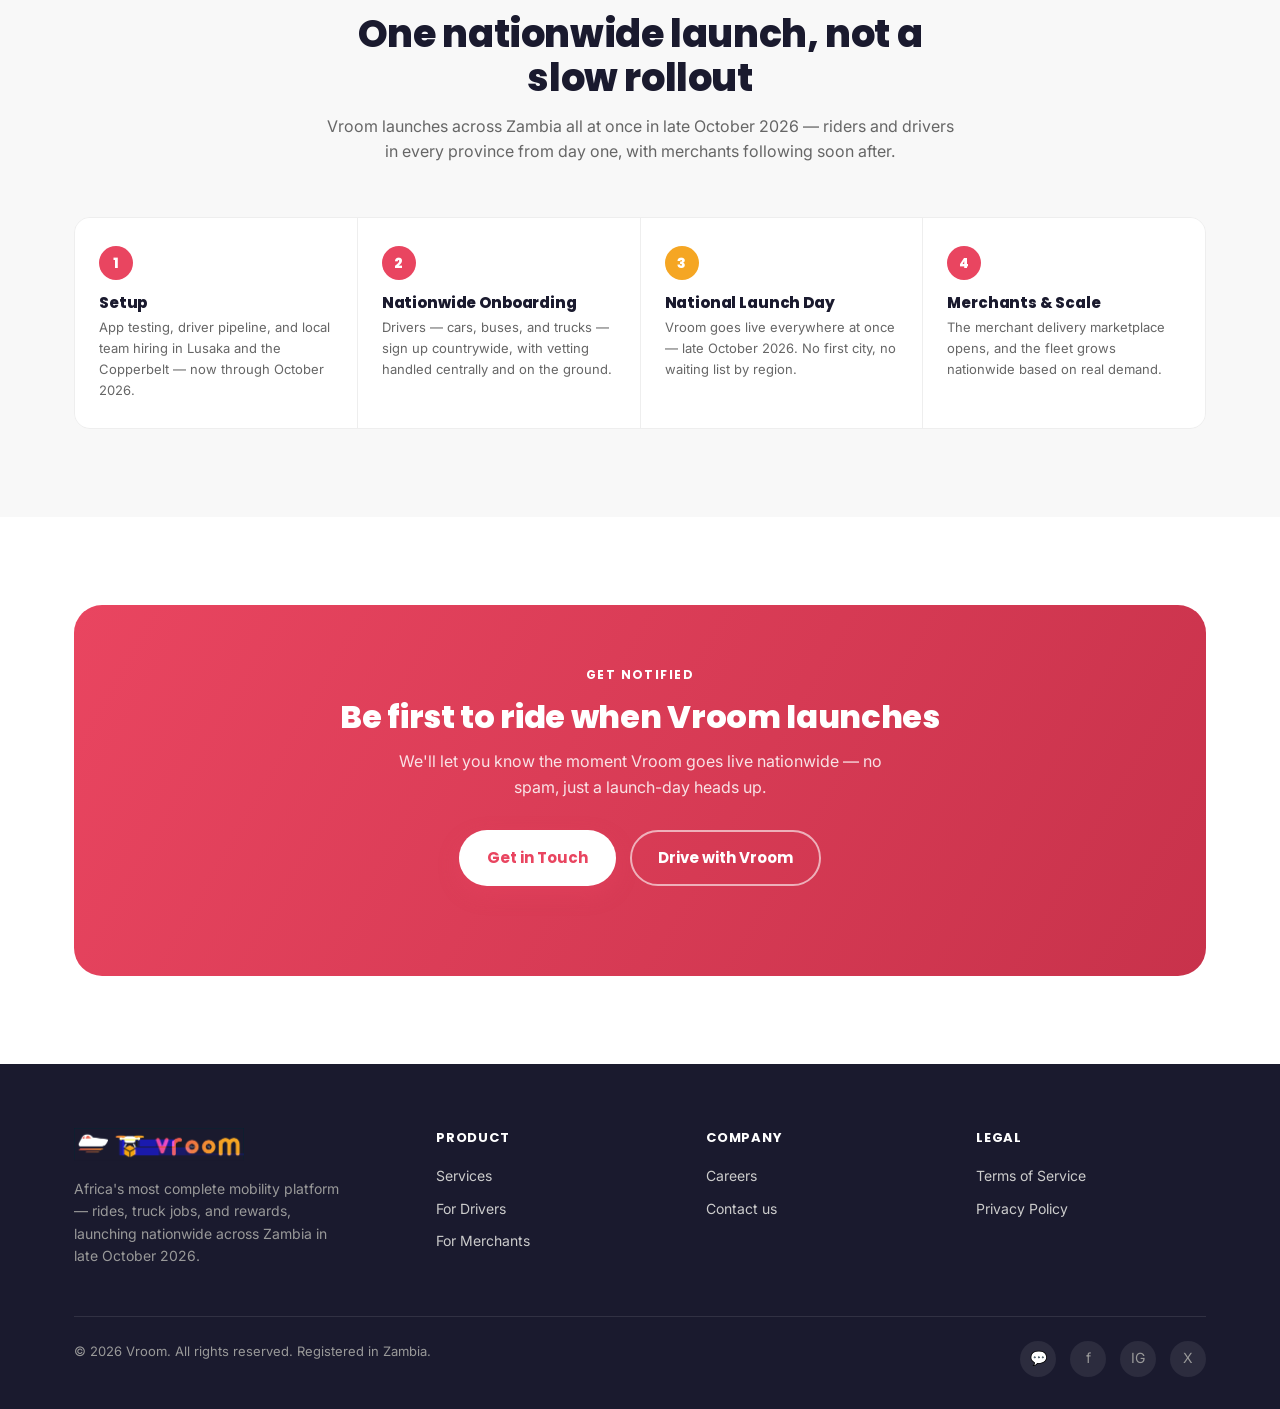
==== commit 5709d9dc: "Add files via upload" ====
--- a/index.html
+++ b/index.html
@@ -4,7 +4,7 @@
 <meta charset="UTF-8">
 <meta name="viewport" content="width=device-width, initial-scale=1.0">
 <title>ApaNiVroom | Vroom — Africa's Ride-Hailing, Delivery &amp; Rewards App</title>
-<meta name="description" content="Vroom is Africa's most complete mobility platform — rides, delivery, and rewards, all in one app. Launching nationwide across Zambia, September 2026.">
+<meta name="description" content="Vroom is Africa's most complete mobility platform — rides across town, between cities, and truck jobs, all in one app. Launching nationwide across Zambia, late October 2026.">
 <link rel="icon" href="data:image/svg+xml,%3Csvg xmlns='http://www.w3.org/2000/svg' viewBox='0 0 100 100'%3E%3Crect width='100' height='100' rx='22' fill='%231A1A2E'/%3E%3Ctext x='50' y='68' font-size='58' font-family='Arial, sans-serif' font-weight='900' fill='%23F5A623' text-anchor='middle'%3EV%3C/text%3E%3C/svg%3E">
 <link rel="preconnect" href="https://fonts.googleapis.com">
 <link rel="preconnect" href="https://fonts.gstatic.com" crossorigin>
@@ -22,10 +22,10 @@
       <a href="driver.html">Driver</a>
       <a href="merchant.html">Merchant</a>
       <a href="careers.html">Careers</a>
-      <a href="contact.html">Contact us</a>
+      <a href="contact.html" data-contact>Contact us</a>
     </nav>
     <div class="nav-cta">
-      <a href="contact.html" class="btn btn-outline" style="padding:10px 20px;font-size:13px;">Get Notified</a>
+      <a href="contact.html" data-contact class="btn btn-outline" style="padding:10px 20px;font-size:13px;">Get Notified</a>
       <button class="menu-toggle" id="menuToggle" aria-label="Menu">☰</button>
     </div>
   </div>
@@ -34,17 +34,18 @@
 <section class="hero" id="top">
   <div class="wrap hero-grid">
     <div>
-      <span class="eyebrow" style="color:var(--accent);">Launching Nationwide, Zambia · September 2026</span>
+      <span class="eyebrow" style="color:var(--accent);">Launching Nationwide, Zambia · Late October 2026</span>
       <h1>Africa's most complete <span>mobility platform</span></h1>
-      <p class="lead">Rides, delivery, and rewards — all in one app. Vroom is built for how Africa actually moves: cash-first, mobile-money-ready, and designed around real safety, not just a map pin. Zambia is where the journey starts.</p>
+      <p class="lead">My-City rides, City-to-City rides, and Truck Jobs — all in one app. Vroom is built for how Africa actually moves: cash-first, mobile-money-ready, and designed around real safety, not just a map pin. Zambia is where the journey starts.</p>
       <div class="hero-actions">
-        <a href="mailto:hello@apanivroom.com?subject=Notify%20me%20at%20launch" class="btn btn-primary">Notify Me at Launch</a>
+        <a href="mailto:passengersupport@apanivroom.com?subject=Notify%20me%20at%20launch" class="btn btn-primary">Notify Me at Launch</a>
         <a href="driver.html" class="btn btn-outline">Drive with Vroom</a>
       </div>
       <div class="badge-row">
-        <span class="pill"><span class="dot"></span> Launching Nationwide, Sept 2026</span>
-        <span class="pill">🚗 Rides</span>
-        <span class="pill">📦 Delivery</span>
+        <span class="pill"><span class="dot"></span> Launching Late Oct 2026</span>
+        <span class="pill">🏙️ My-City</span>
+        <span class="pill">🛣️ City-to-City</span>
+        <span class="pill">🚚 Truck Jobs</span>
         <span class="pill">🎁 Rewards</span>
       </div>
     </div>
@@ -66,49 +67,82 @@
       <a class="hub-card" href="services.html">
         <div class="hub-icon">⚙️</div>
         <h3>Services</h3>
-        <p>Ride-hailing, delivery marketplace, travel points, and everything else built into the app.</p>
+        <p>My-City rides, City-to-City rides, Truck Jobs, travel points, and everything else built into the app.</p>
         <span class="hub-go">See all services →</span>
       </a>
       <a class="hub-card" href="passenger.html">
         <div class="hub-icon">🧍</div>
         <h3>Passenger</h3>
-        <p>Book a ride, order a delivery, and earn rewards every time you move.</p>
+        <p>Ride across town or between cities, book a truck, and earn rewards every time you move.</p>
         <span class="hub-go">Ride with Vroom →</span>
       </a>
       <a class="hub-card" href="driver.html">
         <div class="hub-icon">🚗</div>
         <h3>Driver</h3>
-        <p>Turn your car into flexible income with weekly payouts and a driver wallet.</p>
+        <p>Turn your car, bus, or truck into flexible income with a driver wallet and travel points.</p>
         <span class="hub-go">Start driving →</span>
       </a>
       <a class="hub-card" href="merchant.html">
         <div class="hub-icon">🏪</div>
-        <h3>Merchant</h3>
-        <p>List your shop or restaurant and reach customers across the country.</p>
-        <span class="hub-go">List your business →</span>
+        <h3>Merchant <span class="soon-tag">Coming soon</span></h3>
+        <p>Shops and restaurants will be able to sell and deliver through Vroom. Merchant sign-ups open soon.</p>
+        <span class="hub-go">Learn more →</span>
       </a>
       <a class="hub-card" href="careers.html">
         <div class="hub-icon">💼</div>
         <h3>Careers</h3>
-        <p>Join the founding team building Vroom's nationwide launch from the ground up.</p>
+        <p>Five open roles on the founding team in Lusaka and the Copperbelt — apply online.</p>
         <span class="hub-go">See open roles →</span>
       </a>
-      <a class="hub-card" href="contact.html">
+      <a class="hub-card" href="contact.html" data-contact>
         <div class="hub-icon">✉️</div>
         <h3>Contact us</h3>
-        <p>Questions about riding, driving, listing your business, or partnering with us.</p>
+        <p>Passenger support, driver support, investor relations, and careers.</p>
         <span class="hub-go">Get in touch →</span>
       </a>
     </div>
   </div>
 </section>
 
+<section id="rides">
+  <div class="wrap">
+    <div class="section-head">
+      <span class="eyebrow">Three Ways to Ride</span>
+      <h2>Across town, between cities, or a whole truckload</h2>
+      <p>Every category comes in Non-Shared (just you) and Shared (split the trip, pay less).</p>
+    </div>
+    <div class="ride-cats">
+      <div class="ride-cat">
+        <div class="rc-icon">🏙️</div>
+        <h3>My-City Rides</h3>
+        <p>Getting around town — work, school, the market, a night out.</p>
+        <div><div class="rc-mode">Non-Shared</div><div class="rc-chips"><span>Standard</span><span>Premium</span><span>XL</span></div></div>
+        <div><div class="rc-mode">Shared</div><div class="rc-chips"><span>Standard</span><span>XL</span><span>Bus</span></div></div>
+      </div>
+      <div class="ride-cat">
+        <div class="rc-icon">🛣️</div>
+        <h3>City-to-City Rides</h3>
+        <p>Intercity travel between Zambia's towns — Lusaka, the Copperbelt, and beyond.</p>
+        <div><div class="rc-mode">Non-Shared</div><div class="rc-chips"><span>Standard</span><span>XL</span></div></div>
+        <div><div class="rc-mode">Shared</div><div class="rc-chips"><span>Standard</span><span>XL</span><span>Bus</span></div></div>
+      </div>
+      <div class="ride-cat">
+        <div class="rc-icon">🚚</div>
+        <h3>Truck Jobs</h3>
+        <p>Move goods, furniture, or freight — book a whole truck or share the load.</p>
+        <div><div class="rc-mode">Non-Shared Jobs</div><div class="rc-chips"><span>Light Duty</span><span>Medium Duty</span><span>Heavy Duty</span></div></div>
+        <div><div class="rc-mode">Shared Jobs</div><div class="rc-chips"><span>Light Duty</span><span>Medium Duty</span><span>Heavy Duty</span></div></div>
+      </div>
+    </div>
+  </div>
+</section>
+
 <section id="people" style="background:var(--white);">
   <div class="wrap">
     <div class="section-head">
       <span class="eyebrow">Built for Real People</span>
-      <h2>Riders. Drivers. Merchants. One platform.</h2>
-      <p>Vroom is a tool for people getting where they need to go, earning a living behind the wheel, and growing a business — not just a map pin.</p>
+      <h2>Riders. Drivers. Truck operators. One platform.</h2>
+      <p>Vroom is a tool for people getting where they need to go and earning a living behind the wheel — with merchants joining soon.</p>
     </div>
     <div class="photo-strip">
       <div class="real-photo">
@@ -121,7 +155,7 @@
       </div>
       <div class="real-photo">
         <img src="https://images.unsplash.com/photo-1747774999070-ef45a60c9d00?fm=jpg&amp;q=80&amp;w=900&amp;auto=format&amp;fit=crop" alt="Local shop owner at their stall" loading="lazy">
-        <div class="cap">Merchants reach more customers</div>
+        <div class="cap">Merchants — coming soon</div>
       </div>
     </div>
   </div>
@@ -132,28 +166,28 @@
     <div class="section-head">
       <span class="eyebrow">Launch Plan</span>
       <h2>One nationwide launch, not a slow rollout</h2>
-      <p>Vroom launches across Zambia all at once — every province gets riders, drivers, and merchants from day one, not a city-by-city expansion.</p>
+      <p>Vroom launches across Zambia all at once in late October 2026 — riders and drivers in every province from day one, with merchants following soon after.</p>
     </div>
     <div class="timeline-strip">
       <div class="t-step">
         <div class="t-num">1</div>
         <h4>Setup</h4>
-        <p>Registration, driver/merchant pipeline, and local team hiring across every province — now through August 2026.</p>
+        <p>App testing, driver pipeline, and local team hiring in Lusaka and the Copperbelt — now through October 2026.</p>
       </div>
       <div class="t-step">
         <div class="t-num">2</div>
         <h4>Nationwide Onboarding</h4>
-        <p>Driver and merchant sign-ups run in parallel countrywide, with vetting handled centrally and on the ground.</p>
+        <p>Drivers — cars, buses, and trucks — sign up countrywide, with vetting handled centrally and on the ground.</p>
       </div>
       <div class="t-step active">
         <div class="t-num">3</div>
         <h4>National Launch Day</h4>
-        <p>Vroom goes live everywhere at once — September 2026. No first city, no waiting list by region.</p>
+        <p>Vroom goes live everywhere at once — late October 2026. No first city, no waiting list by region.</p>
       </div>
       <div class="t-step">
         <div class="t-num">4</div>
-        <h4>Scale</h4>
-        <p>Fleet size and merchant catalog grow nationwide based on real demand, province by province.</p>
+        <h4>Merchants &amp; Scale</h4>
+        <p>The merchant delivery marketplace opens, and the fleet grows nationwide based on real demand.</p>
       </div>
     </div>
   </div>
@@ -166,7 +200,7 @@
       <h2>Be first to ride when Vroom launches</h2>
       <p>We'll let you know the moment Vroom goes live nationwide — no spam, just a launch-day heads up.</p>
       <div class="hero-actions" style="justify-content:center;">
-        <a href="contact.html" class="btn btn-primary">Get in Touch</a>
+        <a href="contact.html" data-contact class="btn btn-primary">Get in Touch</a>
         <a href="driver.html" class="btn btn-outline">Drive with Vroom</a>
       </div>
     </div>
@@ -178,7 +212,7 @@
     <div class="footer-grid">
       <div>
         <a href="index.html" class="logo" style="margin-bottom:14px;"><img src="[data-uri]" alt="ApaNiVroom" class="logo-img"></a>
-        <p style="font-size:14px;max-width:280px;color:var(--gray-400);">Africa's most complete mobility platform — rides, delivery, and rewards, launching nationwide across Zambia first.</p>
+        <p style="font-size:14px;max-width:280px;color:var(--gray-400);">Africa's most complete mobility platform — rides, truck jobs, and rewards, launching nationwide across Zambia in late October 2026.</p>
       </div>
       <div>
         <h5>Product</h5>
@@ -192,7 +226,7 @@
         <h5>Company</h5>
         <ul>
           <li><a href="careers.html">Careers</a></li>
-          <li><a href="contact.html">Contact us</a></li>
+          <li><a href="contact.html" data-contact>Contact us</a></li>
         </ul>
       </div>
       <div>
@@ -225,5 +259,6 @@
 </script>
 
 <script src="logo.js" defer></script>
+<script src="contact.js" defer></script>
 </body>
 </html>
--- a/style.css
+++ b/style.css
@@ -268,3 +268,70 @@
   justify-content:center;font-size:14px;
 }
 .social-row a:hover{background:rgba(255,255,255,.16);}
+
+/* ---------- RIDE CATEGORIES (3 ride types) ---------- */
+.ride-cats{display:grid;grid-template-columns:repeat(3,1fr);gap:24px;}
+@media (max-width:900px){.ride-cats{grid-template-columns:1fr;}}
+.ride-cat{background:var(--white);border:1px solid var(--gray-200);border-radius:var(--radius);padding:28px 26px;display:flex;flex-direction:column;gap:14px;}
+.ride-cat .rc-icon{font-size:28px;}
+.ride-cat h3{font-size:19px;}
+.ride-cat p{color:var(--gray-500);font-size:14.5px;}
+.ride-cat .rc-mode{font-size:11px;font-weight:700;letter-spacing:.08em;text-transform:uppercase;color:var(--gray-400);margin-bottom:6px;}
+.ride-cat .rc-chips{display:flex;flex-wrap:wrap;gap:6px;}
+.ride-cat .rc-chips span{background:var(--gray-100);border:1px solid var(--gray-200);border-radius:999px;padding:4px 11px;font-size:12.5px;font-weight:600;color:var(--primary);}
+.dark-panel .ride-cat{background:rgba(255,255,255,.06);border-color:rgba(255,255,255,.14);}
+.dark-panel .ride-cat h3{color:#fff;}
+.dark-panel .ride-cat .rc-chips span{background:rgba(255,255,255,.08);border-color:rgba(255,255,255,.18);color:#fff;}
+
+/* ---------- COMING SOON ---------- */
+.soon-tag{display:inline-block;background:var(--accent);color:var(--primary);font-size:11px;font-weight:800;letter-spacing:.06em;text-transform:uppercase;padding:4px 10px;border-radius:999px;vertical-align:middle;margin-left:6px;}
+.soon-banner{background:#FEF3E2;border:1px solid #F6D9A8;color:#8A5A07;border-radius:14px;padding:16px 20px;font-size:14.5px;font-weight:600;text-align:center;margin-bottom:8px;}
+.btn-disabled{background:var(--gray-200);color:var(--gray-500);cursor:default;pointer-events:none;box-shadow:none;}
+
+/* ---------- CAREERS: job list + application form ---------- */
+.jobs-list{display:flex;flex-direction:column;gap:16px;}
+.job-row{background:var(--white);border:1px solid var(--gray-200);border-radius:var(--radius);padding:22px 24px;}
+.job-row summary{list-style:none;cursor:pointer;display:flex;justify-content:space-between;align-items:center;gap:16px;flex-wrap:wrap;}
+.job-row summary::-webkit-details-marker{display:none;}
+.job-row h3{font-size:18px;margin-bottom:4px;}
+.job-row .job-meta{font-size:13px;color:var(--gray-500);}
+.job-row .job-actions{display:flex;gap:10px;align-items:center;}
+.job-row .more{font-size:13.5px;font-weight:700;color:var(--primary);}
+.job-row[open] .more::after{content:" ▲";}
+.job-row:not([open]) .more::after{content:" ▼";}
+.job-body{margin-top:18px;border-top:1px solid var(--gray-200);padding-top:18px;font-size:14.5px;color:var(--gray-600);}
+.job-body h4{font-size:14px;margin:16px 0 8px;color:var(--primary);}
+.job-body ul{margin-left:20px;}
+.job-body li{margin-bottom:6px;}
+.btn-sm{padding:10px 18px;font-size:13px;}
+.apply-wrap{display:grid;grid-template-columns:1.1fr .9fr;gap:40px;align-items:start;}
+@media (max-width:900px){.apply-wrap{grid-template-columns:1fr;}}
+.apply-form{background:var(--white);border:1px solid var(--gray-200);border-radius:var(--radius);padding:30px;display:grid;gap:16px;}
+.apply-form label{font-size:13px;font-weight:700;color:var(--primary);display:block;margin-bottom:6px;}
+.apply-form input,.apply-form select,.apply-form textarea{width:100%;font:inherit;font-size:14.5px;padding:12px 14px;border:1px solid var(--gray-300);border-radius:10px;background:#fff;color:var(--primary);}
+.apply-form textarea{min-height:110px;resize:vertical;}
+.apply-form .row2{display:grid;grid-template-columns:1fr 1fr;gap:16px;}
+@media (max-width:600px){.apply-form .row2{grid-template-columns:1fr;}}
+.apply-form .hint{font-size:12px;color:var(--gray-400);margin-top:4px;}
+.apply-form button{border:none;cursor:pointer;width:100%;}
+.form-status{font-size:14px;font-weight:600;padding:12px 14px;border-radius:10px;display:none;}
+.form-status.ok{display:block;background:#EAF7EF;color:#1E7A45;}
+.form-status.err{display:block;background:#FDEBEE;color:#B0263F;}
+.apply-side{background:var(--primary);color:var(--gray-300);border-radius:var(--radius);padding:30px;}
+.apply-side h3{color:#fff;font-size:19px;margin-bottom:12px;}
+.apply-side p{font-size:14.5px;margin-bottom:14px;}
+.apply-side a{color:var(--accent);font-weight:700;}
+
+/* ---------- CONTACT MODAL ---------- */
+.cm-overlay{position:fixed;inset:0;background:rgba(10,10,25,.6);display:none;align-items:center;justify-content:center;z-index:1000;padding:16px;}
+.cm-overlay.open{display:flex;}
+.cm-box{background:#fff;border-radius:20px;max-width:520px;width:100%;padding:30px 28px;position:relative;box-shadow:0 30px 60px rgba(0,0,0,.3);}
+.cm-box h3{font-size:22px;margin-bottom:6px;}
+.cm-box > p{color:var(--gray-500);font-size:14.5px;margin-bottom:18px;}
+.cm-close{position:absolute;top:14px;right:16px;background:none;border:none;font-size:24px;cursor:pointer;color:var(--gray-400);}
+.cm-list{display:grid;gap:10px;}
+.cm-item{display:flex;gap:14px;align-items:center;border:1px solid var(--gray-200);border-radius:12px;padding:12px 14px;}
+.cm-item .ci{font-size:22px;flex:none;width:30px;text-align:center;}
+.cm-item strong{display:block;font-size:14px;color:var(--primary);}
+.cm-item a{color:var(--secondary);font-size:14px;font-weight:600;word-break:break-all;}
+.cm-item small{display:block;color:var(--gray-400);font-size:12px;}
